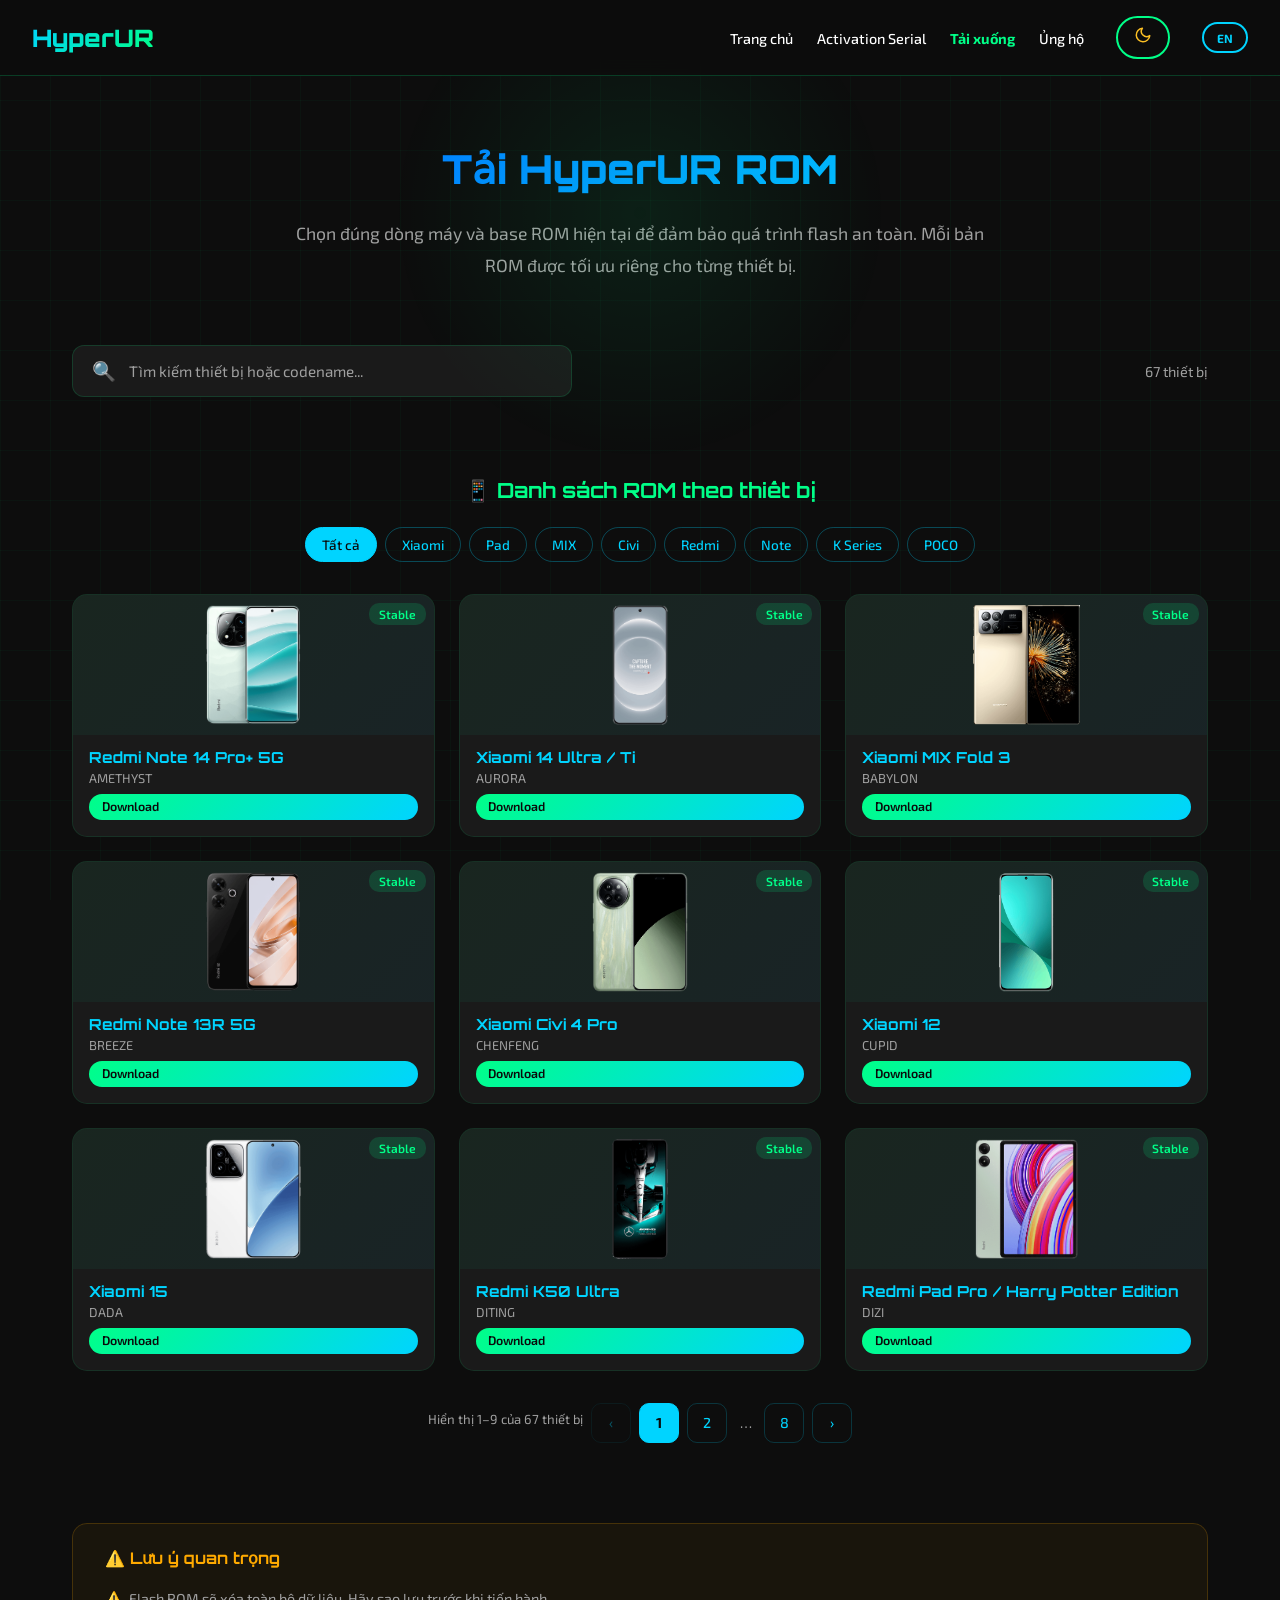
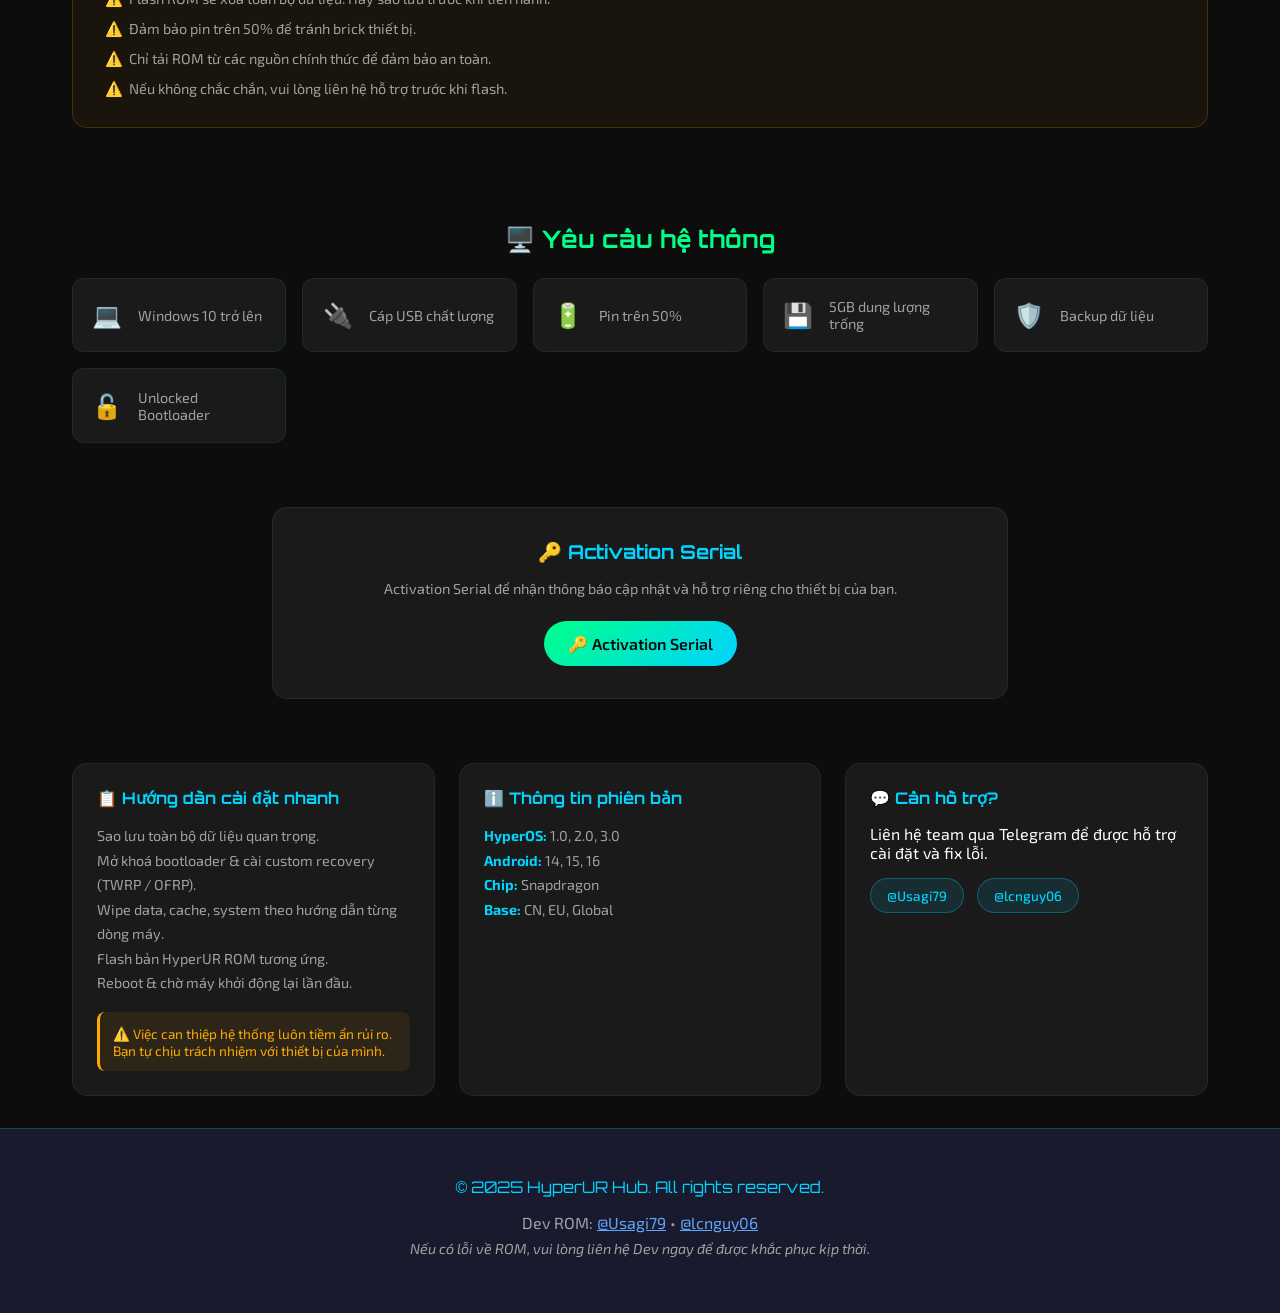
==== download.html @ f948f876 "lcnguyn06" ====
<!DOCTYPE html>
<html lang="vi">
<head>
    <meta charset="UTF-8">
    <meta name="viewport" content="width=device-width, initial-scale=1.0">
    <title>Tải xuống - HyperUR</title>
    <link rel="icon" href="img/logo.png" type="image/png">
    <link rel="preconnect" href="https://fonts.googleapis.com">
    <link rel="preconnect" href="https://fonts.gstatic.com" crossorigin>
    <link href="https://fonts.googleapis.com/css2?family=Exo+2:wght@400;500;700&family=Orbitron:wght@500;700;900&display=swap" rel="stylesheet">
    <link rel="stylesheet" href="style.css">
    <script src="translations.js"></script>
    <style>
        .download-page {
            padding-top: 80px;
            min-height: 100vh;
        }

        /* Downloads Hero */
        .downloads-hero {
            text-align: center;
            padding: 4rem 2rem;
            max-width: 900px;
            margin: 0 auto;
            position: relative;
        }

        .downloads-hero::after {
            content: '';
            position: absolute;
            top: 50%;
            left: 50%;
            transform: translate(-50%, -50%);
            width: 500px;
            height: 500px;
            background: radial-gradient(circle, rgba(0, 255, 136, 0.08) 0%, transparent 70%);
            pointer-events: none;
        }

        .downloads-hero h1 {
            font-family: 'Orbitron', sans-serif;
            font-size: 2.5rem;
            font-weight: 900;
            margin-bottom: 1.5rem;
            background: linear-gradient(135deg, var(--accent-blue), var(--accent-cyan));
            -webkit-background-clip: text;
            -webkit-text-fill-color: transparent;
            background-clip: text;
        }

        .downloads-hero-subtitle {
            font-size: 1.1rem;
            color: var(--text-secondary);
            line-height: 1.8;
            max-width: 700px;
            margin: 0 auto;
        }

        /* Tool Download Card */
        .tool-download-section {
            padding: 0 2rem 3rem;
            max-width: 1200px;
            margin: 0 auto;
        }

        .tool-download-card {
            background: var(--card-bg);
            padding: 1.5rem 2rem;
            border-radius: 15px;
            border: 1px solid rgba(0, 255, 136, 0.15);
            display: flex;
            align-items: center;
            justify-content: space-between;
            gap: 1.5rem;
            flex-wrap: wrap;
            transition: all 0.3s ease;
        }

        .tool-download-card:hover {
            border-color: var(--accent-green);
            box-shadow: var(--glow-green);
        }

        .tool-download-info {
            display: flex;
            align-items: center;
            gap: 1.5rem;
            flex: 1;
            min-width: 250px;
        }

        .tool-download-icon {
            font-size: 2.5rem;
            flex-shrink: 0;
        }

        .tool-download-info h3 {
            font-family: 'Orbitron', sans-serif;
            font-size: 1.1rem;
            color: var(--accent-cyan);
            margin-bottom: 0.3rem;
        }

        .tool-download-info p {
            color: var(--text-secondary);
            font-size: 0.9rem;
            line-height: 1.5;
        }

        .btn-tool-download {
            padding: 0.8rem 1.5rem;
            border-radius: 25px;
            text-decoration: none;
            font-weight: 600;
            transition: all 0.3s ease;
            display: inline-flex;
            align-items: center;
            gap: 0.5rem;
            background: linear-gradient(135deg, var(--accent-green), var(--accent-cyan));
            color: var(--primary);
            flex-shrink: 0;
        }

        .btn-tool-download:hover {
            transform: translateY(-2px);
            box-shadow: var(--glow-green);
        }

        /* Search & Filter Bar */
        .search-filter-section {
            padding: 0 2rem 3rem;
            max-width: 1200px;
            margin: 0 auto;
        }

        .search-filter-bar {
            display: flex;
            align-items: center;
            justify-content: space-between;
            gap: 1.5rem;
            flex-wrap: wrap;
        }

        .search-box {
            display: flex;
            align-items: center;
            background: var(--card-bg);
            border: 1px solid rgba(0, 255, 136, 0.15);
            border-radius: 12px;
            padding: 0.8rem 1.2rem;
            gap: 0.8rem;
            flex: 1;
            min-width: 280px;
            max-width: 500px;
            transition: all 0.3s ease;
        }

        .search-box:focus-within {
            border-color: var(--accent-green);
            box-shadow: var(--glow-green);
        }

        .search-icon {
            font-size: 1.2rem;
            flex-shrink: 0;
        }

        .search-input {
            background: transparent;
            border: none;
            outline: none;
            color: var(--text-primary);
            font-family: 'Exo 2', sans-serif;
            font-size: 0.95rem;
            width: 100%;
        }

        .search-input::placeholder {
            color: var(--text-secondary);
        }

        .filter-info {
            color: var(--text-secondary);
            font-size: 0.9rem;
        }

        /* Category Tabs */
        .slider-header {
            margin-bottom: 2rem;
        }

        .slider-header h2 {
            font-family: 'Orbitron', sans-serif;
            font-size: 1.3rem;
            color: var(--accent-green);
            margin-bottom: 1.5rem;
            text-align: center;
        }

        .category-tabs {
            display: flex;
            gap: 0.5rem;
            flex-wrap: wrap;
            justify-content: center;
        }

        .category-tab {
            padding: 0.5rem 1rem;
            border-radius: 20px;
            border: 1px solid rgba(0, 212, 255, 0.3);
            background: transparent;
            color: var(--accent-cyan);
            font-family: 'Exo 2', sans-serif;
            font-size: 0.85rem;
            font-weight: 500;
            cursor: pointer;
            transition: all 0.3s ease;
        }

        .category-tab:hover {
            border-color: var(--accent-cyan);
            background: rgba(0, 212, 255, 0.1);
        }

        .category-tab.active {
            background: var(--accent-cyan);
            color: var(--primary);
            border-color: var(--accent-cyan);
        }

        /* Device Slider */
        .device-slider-section {
            padding: 2rem;
            max-width: 1200px;
            margin: 0 auto;
        }

        .device-slider-wrapper {
            position: relative;
            display: flex;
            align-items: center;
            gap: 1rem;
        }

        .device-slider {
            display: grid;
            grid-template-columns: repeat(auto-fill, minmax(280px, 1fr));
            gap: 1.5rem;
            width: 100%;
        }

        .device-card {
            background: var(--card-bg);
            padding: 0;
            border-radius: 15px;
            border: 1px solid rgba(0, 255, 136, 0.1);
            transition: all 0.3s ease;
            cursor: pointer;
            overflow: hidden;
        }

        .device-card:hover {
            border-color: var(--accent-green);
            box-shadow: var(--glow-green);
            transform: translateY(-5px);
        }

        .device-card-image {
            width: 100%;
            height: 140px;
            display: flex;
            align-items: center;
            justify-content: center;
            background: linear-gradient(135deg, rgba(0, 255, 136, 0.05), rgba(0, 212, 255, 0.05));
            position: relative;
            overflow: hidden;
        }

        .device-card-image img {
            max-width: 100%;
            max-height: 120px;
            object-fit: contain;
        }

        .device-card-image .device-fallback-icon {
            font-size: 3.5rem;
            opacity: 0.6;
        }

        .device-card-body {
            padding: 1rem 1.2rem;
        }

        .device-card-header {
            display: flex;
            justify-content: space-between;
            align-items: flex-start;
            margin-bottom: 0.5rem;
            gap: 0.5rem;
        }

        .device-card h3 {
            font-family: 'Orbitron', sans-serif;
            font-size: 0.95rem;
            color: var(--accent-cyan);
        }

        .device-codename {
            font-size: 0.8rem;
            color: var(--text-secondary);
            margin-top: 0.2rem;
        }

        .device-badge {
            padding: 0.25rem 0.6rem;
            border-radius: 10px;
            font-size: 0.75rem;
            font-weight: 600;
            flex-shrink: 0;
        }

        .badge-new {
            background: rgba(0, 255, 136, 0.15);
            color: var(--accent-green);
        }

        .badge-update {
            background: rgba(0, 212, 255, 0.15);
            color: var(--accent-cyan);
        }

        .device-card-status {
            position: absolute;
            top: 0.5rem;
            right: 0.5rem;
        }

        .device-card p {
            color: var(--text-secondary);
            font-size: 0.85rem;
            line-height: 1.5;
            margin-bottom: 0.8rem;
        }

        .device-card-meta {
            display: flex;
            gap: 0.8rem;
            flex-wrap: wrap;
            font-size: 0.8rem;
            color: var(--text-secondary);
            margin-bottom: 0.8rem;
        }

        .device-card-meta span {
            display: flex;
            align-items: center;
            gap: 0.3rem;
        }

        /* ROM List per device */
        .rom-list {
            display: flex;
            flex-direction: column;
            gap: 0.5rem;
        }

        .rom-row {
            display: flex;
            align-items: center;
            justify-content: space-between;
            gap: 0.6rem;
            padding: 0.5rem 0.7rem;
            background: rgba(0, 255, 136, 0.03);
            border: 1px solid rgba(0, 255, 136, 0.08);
            border-radius: 8px;
            flex-wrap: wrap;
            transition: border-color 0.2s ease;
        }

        .rom-row:hover {
            border-color: rgba(0, 255, 136, 0.2);
        }

        .rom-info {
            display: flex;
            align-items: center;
            gap: 0.5rem;
            flex-wrap: wrap;
            flex: 1;
            min-width: 0;
        }

        .rom-version {
            font-size: 0.82rem;
            font-weight: 600;
            color: var(--accent-cyan);
        }

        .rom-base {
            font-size: 0.72rem;
            font-weight: 600;
            padding: 0.15rem 0.4rem;
            border-radius: 4px;
            background: rgba(0, 212, 255, 0.12);
            color: var(--accent-cyan);
        }

        .rom-android {
            font-size: 0.72rem;
            color: var(--text-secondary);
        }

        .rom-meta {
            display: flex;
            align-items: center;
            gap: 0.5rem;
            font-size: 0.72rem;
            color: var(--text-secondary);
            flex-shrink: 0;
        }

        .rom-meta span {
            display: flex;
            align-items: center;
            gap: 0.2rem;
        }

        .rom-btn {
            padding: 0.35rem 0.8rem !important;
            font-size: 0.78rem !important;
            flex-shrink: 0;
        }

        .rom-coming-soon {
            text-align: center;
            padding: 0.8rem;
            color: var(--text-secondary);
            font-size: 0.85rem;
            font-style: italic;
        }

        /* Adjust card body for ROM list */
        .device-card-body {
            padding: 0.8rem 1rem 1rem;
        }

        .device-card-body > p {
            display: none;
        }

        .device-card-btn {
            display: inline-flex;
            align-items: center;
            gap: 0.4rem;
            padding: 0.6rem 1.2rem;
            border-radius: 20px;
            text-decoration: none;
            font-size: 0.85rem;
            font-weight: 600;
            transition: all 0.3s ease;
            background: linear-gradient(135deg, var(--accent-green), var(--accent-cyan));
            color: var(--primary);
        }

        .device-card-btn:hover {
            transform: translateY(-2px);
            box-shadow: var(--glow-green);
        }

        .no-results {
            text-align: center;
            padding: 3rem;
            color: var(--text-secondary);
            font-size: 1.1rem;
        }

        /* Pagination */
        .pagination {
            display: flex;
            justify-content: center;
            align-items: center;
            gap: 0.5rem;
            padding: 2rem 0 1rem;
            flex-wrap: wrap;
        }

        .pagination-btn {
            display: inline-flex;
            align-items: center;
            justify-content: center;
            min-width: 40px;
            height: 40px;
            padding: 0 0.6rem;
            border-radius: 10px;
            border: 1px solid rgba(0, 212, 255, 0.2);
            background: transparent;
            color: var(--accent-cyan);
            font-family: 'Exo 2', sans-serif;
            font-size: 0.9rem;
            font-weight: 500;
            cursor: pointer;
            transition: all 0.25s ease;
            text-decoration: none;
        }

        .pagination-btn:hover {
            border-color: var(--accent-cyan);
            background: rgba(0, 212, 255, 0.1);
            transform: translateY(-1px);
        }

        .pagination-btn.active {
            background: var(--accent-cyan);
            color: var(--primary);
            border-color: var(--accent-cyan);
            font-weight: 700;
        }

        .pagination-btn.disabled {
            opacity: 0.35;
            cursor: not-allowed;
            pointer-events: none;
        }

        .pagination-ellipsis {
            color: var(--text-secondary);
            font-size: 0.9rem;
            padding: 0 0.3rem;
        }

        .pagination-info {
            text-align: center;
            color: var(--text-secondary);
            font-size: 0.82rem;
            padding-bottom: 0.5rem;
        }

        /* Info Cards Row */
        .info-cards-section {
            padding: 2rem;
            max-width: 1200px;
            margin: 0 auto;
        }

        .info-cards-row {
            display: grid;
            grid-template-columns: repeat(auto-fit, minmax(300px, 1fr));
            gap: 1.5rem;
        }

        .info-cards-row .card {
            background: var(--card-bg);
            padding: 1.5rem;
            border-radius: 15px;
            border: 1px solid rgba(0, 212, 255, 0.1);
            transition: all 0.3s ease;
        }

        .info-cards-row .card:hover {
            border-color: var(--accent-cyan);
            box-shadow: var(--glow-cyan);
        }

        .info-cards-row .card h3 {
            font-family: 'Orbitron', sans-serif;
            font-size: 1rem;
            color: var(--accent-cyan);
            margin-bottom: 1rem;
        }

        .guide-list {
            list-style: none;
            color: var(--text-secondary);
            font-size: 0.9rem;
            line-height: 1.7;
        }

        .guide-list li {
            padding-left: 0;
        }

        .guide-warning {
            margin-top: 1rem;
            padding: 0.8rem;
            background: rgba(255, 170, 0, 0.08);
            border-radius: 8px;
            border-left: 3px solid #ffaa00;
            font-size: 0.85rem;
            color: #ffaa00;
        }

        .info-list {
            list-style: none;
            color: var(--text-secondary);
            font-size: 0.9rem;
            line-height: 1.7;
        }

        .info-list strong {
            color: var(--accent-cyan);
        }

        .support-actions {
            display: flex;
            gap: 0.8rem;
            flex-wrap: wrap;
            margin-top: 1rem;
        }

        .btn-contact {
            padding: 0.5rem 1rem;
            border-radius: 20px;
            text-decoration: none;
            font-size: 0.85rem;
            font-weight: 500;
            background: rgba(0, 212, 255, 0.1);
            color: var(--accent-cyan);
            border: 1px solid rgba(0, 212, 255, 0.3);
            transition: all 0.3s ease;
        }

        .btn-contact:hover {
            background: var(--accent-cyan);
            color: var(--primary);
        }

        /* Modal */
        .modal-overlay {
            display: none;
            position: fixed;
            top: 0;
            left: 0;
            right: 0;
            bottom: 0;
            background: rgba(0, 0, 0, 0.7);
            z-index: 2000;
            justify-content: center;
            align-items: center;
            padding: 1rem;
        }

        .modal-overlay.active {
            display: flex;
        }

        .modal-content {
            background: var(--card-bg);
            border-radius: 15px;
            border: 1px solid rgba(0, 255, 136, 0.2);
            max-width: 500px;
            width: 100%;
            max-height: 90vh;
            overflow-y: auto;
        }

        .modal-header {
            display: flex;
            justify-content: space-between;
            align-items: center;
            padding: 1.5rem;
            border-bottom: 1px solid rgba(0, 255, 136, 0.1);
        }

        .modal-header h2 {
            font-family: 'Orbitron', sans-serif;
            font-size: 1.2rem;
            color: var(--accent-green);
        }

        .modal-close {
            background: transparent;
            border: none;
            color: var(--text-secondary);
            font-size: 1.5rem;
            cursor: pointer;
            transition: color 0.3s ease;
        }

        .modal-close:hover {
            color: var(--accent-green);
        }

        .modal-body {
            padding: 1.5rem;
        }

        .form-group {
            margin-bottom: 1.2rem;
        }

        .form-group label {
            display: block;
            margin-bottom: 0.5rem;
            font-weight: 500;
            color: var(--text-secondary);
            font-size: 0.9rem;
        }

        .form-input {
            width: 100%;
            padding: 0.8rem 1rem;
            border-radius: 10px;
            border: 1px solid rgba(0, 212, 255, 0.3);
            background: var(--background);
            color: var(--text-primary);
            font-family: 'Exo 2', sans-serif;
            font-size: 0.95rem;
            transition: all 0.3s ease;
            box-sizing: border-box;
        }

        .form-input:focus {
            outline: none;
            border-color: var(--accent-cyan);
            box-shadow: var(--glow-cyan);
        }

        .form-actions {
            display: flex;
            gap: 0.8rem;
            margin-top: 1.5rem;
        }

        .form-actions .btn {
            flex: 1;
            padding: 0.8rem;
            border-radius: 25px;
            font-weight: 600;
            font-family: 'Exo 2', sans-serif;
            font-size: 0.9rem;
            cursor: pointer;
            transition: all 0.3s ease;
            border: none;
            text-align: center;
            text-decoration: none;
            display: inline-block;
        }

        .form-actions .btn-primary {
            background: linear-gradient(135deg, var(--accent-green), var(--accent-cyan));
            color: var(--primary);
        }

        .form-actions .btn-outline {
            background: transparent;
            border: 2px solid var(--accent-cyan);
            color: var(--accent-cyan);
        }

        .form-actions .btn-outline:hover {
            background: var(--accent-cyan);
            color: var(--primary);
        }

        /* Warning Section */
        .warning-section {
            padding: 2rem;
            max-width: 1200px;
            margin: 0 auto;
        }

        .warning-card {
            background: rgba(255, 170, 0, 0.05);
            padding: 1.5rem 2rem;
            border-radius: 15px;
            border: 1px solid rgba(255, 170, 0, 0.2);
            margin-bottom: 2rem;
        }

        .warning-card h3 {
            font-family: 'Orbitron', sans-serif;
            color: #ffaa00;
            margin-bottom: 1rem;
            display: flex;
            align-items: center;
            gap: 0.5rem;
            font-size: 1rem;
        }

        .warning-card ul {
            list-style: none;
            color: var(--text-secondary);
        }

        .warning-card li {
            padding: 0.4rem 0;
            padding-left: 1.5rem;
            position: relative;
            font-size: 0.9rem;
        }

        .warning-card li::before {
            content: '⚠️';
            position: absolute;
            left: 0;
        }

        /* Requirements */
        .requirements-section {
            padding: 2rem;
            max-width: 1200px;
            margin: 0 auto;
        }

        .requirements-section h2 {
            font-family: 'Orbitron', sans-serif;
            font-size: 1.5rem;
            color: var(--accent-green);
            margin-bottom: 1.5rem;
            text-align: center;
        }

        .requirements-grid {
            display: grid;
            grid-template-columns: repeat(auto-fit, minmax(200px, 1fr));
            gap: 1rem;
        }

        .requirement-item {
            background: var(--card-bg);
            padding: 1.2rem;
            border-radius: 12px;
            border: 1px solid rgba(0, 212, 255, 0.1);
            display: flex;
            align-items: center;
            gap: 1rem;
            transition: all 0.3s ease;
        }

        .requirement-item:hover {
            border-color: var(--accent-cyan);
            box-shadow: var(--glow-cyan);
        }

        .requirement-icon {
            font-size: 1.5rem;
            flex-shrink: 0;
        }

        .requirement-item p {
            color: var(--text-secondary);
            font-size: 0.9rem;
        }

        /* Serial Section */
        .serial-section {
            padding: 2rem;
            max-width: 800px;
            margin: 0 auto;
            text-align: center;
        }

        .serial-card {
            background: var(--card-bg);
            padding: 2rem;
            border-radius: 15px;
            border: 1px solid rgba(0, 255, 136, 0.1);
        }

        .serial-card h3 {
            font-family: 'Orbitron', sans-serif;
            font-size: 1.2rem;
            color: var(--accent-cyan);
            margin-bottom: 1rem;
        }

        .serial-card p {
            color: var(--text-secondary);
            font-size: 0.9rem;
            margin-bottom: 1.5rem;
        }

        .btn-serial {
            display: inline-flex;
            align-items: center;
            gap: 0.5rem;
            padding: 0.8rem 1.5rem;
            border-radius: 25px;
            text-decoration: none;
            font-weight: 600;
            background: linear-gradient(135deg, var(--accent-green), var(--accent-cyan));
            color: var(--primary);
            transition: all 0.3s ease;
        }

        .btn-serial:hover {
            transform: translateY(-2px);
            box-shadow: var(--glow-green);
        }

        @media (max-width: 768px) {
            .downloads-hero h1 {
                font-size: 1.8rem;
            }

            .tool-download-card {
                flex-direction: column;
                align-items: flex-start;
            }

            .tool-download-info {
                flex-direction: column;
                gap: 1rem;
            }

            .search-filter-bar {
                flex-direction: column;
                align-items: stretch;
            }

            .search-box {
                max-width: 100%;
            }

            .category-tabs {
                gap: 0.4rem;
            }

            .category-tab {
                padding: 0.4rem 0.8rem;
                font-size: 0.8rem;
            }

            .device-slider {
                grid-template-columns: 1fr;
            }

            .info-cards-row {
                grid-template-columns: 1fr;
            }

            .requirements-grid {
                grid-template-columns: 1fr 1fr;
            }
        }
    </style>
</head>
<body>
    <header>
        <div class="logo"><a href="index.html" style="text-decoration:none;color:inherit;">HyperUR</a></div>
        <nav>
            <ul class="nav-links">
                <li><a href="index.html" data-i18n="nav.home">Trang chủ</a></li>
                <li><a href="serial.html" data-i18n="nav.register">Activation Serial</a></li>
                <li><a href="download.html" class="active" data-i18n="nav.download">Tải xuống</a></li>
                <li><a href="support.html" data-i18n="nav.support">Ủng hộ</a></li>
            </ul>
            <button class="theme-toggle" id="themeToggle"></button>
            <button class="lang-toggle" id="langToggle">EN</button>
            <div class="hamburger" id="hamburger">
                <span></span>
                <span></span>
                <span></span>
            </div>
        </nav>
    </header>

    <div class="download-page">
        <!-- Downloads Hero -->
        <section class="downloads-hero">
            <h1 data-i18n="download.hero.title">Tải HyperUR ROM</h1>
            <p class="downloads-hero-subtitle" data-i18n-html="download.hero.subtitle">
                Chọn đúng dòng máy và base ROM hiện tại để đảm bảo quá trình flash an toàn.<br>
                Mỗi bản ROM được tối ưu riêng cho từng thiết bị.
            </p>
        </section>

        <!-- Search & Filter -->
        <section class="search-filter-section">
            <div class="search-filter-bar">
                <div class="search-box">
                    <span class="search-icon">🔍</span>
                    <input
                        type="text"
                        id="device-search"
                        class="search-input"
                        data-i18n-placeholder="download.search.placeholder"
                        placeholder="Tìm kiếm thiết bị hoặc codename..."
                    />
                </div>
                <div class="filter-info">
                    <span id="device-count">0 <span data-i18n="download.devices">thiết bị</span></span>
                </div>
            </div>
        </section>

        <!-- Device Slider Section -->
        <section class="device-slider-section">
            <div class="slider-header">
                <h2 data-i18n="download.slider.title">📱 Danh sách ROM theo thiết bị</h2>
                <div class="category-tabs" id="category-tabs">
                    <button class="category-tab active" data-category="all" data-i18n="download.tab.all">Tất cả</button>
                    <button class="category-tab" data-category="xiaomi" data-i18n="download.tab.xiaomi">Xiaomi</button>
                    <button class="category-tab" data-category="pad" data-i18n="download.tab.pad">Pad</button>
                    <button class="category-tab" data-category="mix" data-i18n="download.tab.mix">MIX</button>
                    <button class="category-tab" data-category="civi" data-i18n="download.tab.civi">Civi</button>
                    <button class="category-tab" data-category="redmi" data-i18n="download.tab.redmi">Redmi</button>
                    <button class="category-tab" data-category="redmi-note" data-i18n="download.tab.note">Note</button>
                    <button class="category-tab" data-category="redmi-k" data-i18n="download.tab.kseries">K Series</button>
                    <button class="category-tab" data-category="poco" data-i18n="download.tab.poco">POCO</button>
                </div>
            </div>

            <div class="device-slider" id="device-slider">
                <!-- Device cards rendered by JS -->
            </div>

            <div id="no-results" class="no-results" style="display: none;">
                <p data-i18n="download.noResults">😕 Không tìm thấy thiết bị nào phù hợp.</p>
            </div>

            <!-- Pagination -->
            <div class="pagination" id="pagination"></div>
        </section>

        <!-- Warning Card -->
        <section class="warning-section">
            <div class="warning-card">
                <h3 data-i18n="download.warning.title">⚠️ Lưu ý quan trọng</h3>
                <ul>
                    <li data-i18n="download.warning.1">Flash ROM sẽ xóa toàn bộ dữ liệu. Hãy sao lưu trước khi tiến hành.</li>
                    <li data-i18n="download.warning.2">Đảm bảo pin trên 50% để tránh brick thiết bị.</li>
                    <li data-i18n="download.warning.3">Chỉ tải ROM từ các nguồn chính thức để đảm bảo an toàn.</li>
                    <li data-i18n="download.warning.4">Nếu không chắc chắn, vui lòng liên hệ hỗ trợ trước khi flash.</li>
                </ul>
            </div>
        </section>

        <!-- Requirements -->
        <section class="requirements-section">
            <h2 data-i18n="download.requirements.title">🖥️ Yêu cầu hệ thống</h2>
            <div class="requirements-grid">
                <div class="requirement-item">
                    <span class="requirement-icon">💻</span>
                    <p data-i18n="download.requirements.win">Windows 10 trở lên</p>
                </div>
                <div class="requirement-item">
                    <span class="requirement-icon">🔌</span>
                    <p data-i18n="download.requirements.usb">Cáp USB chất lượng</p>
                </div>
                <div class="requirement-item">
                    <span class="requirement-icon">🔋</span>
                    <p data-i18n="download.requirements.battery">Pin trên 50%</p>
                </div>
                <div class="requirement-item">
                    <span class="requirement-icon">💾</span>
                    <p data-i18n="download.requirements.storage">5GB dung lượng trống</p>
                </div>
                <div class="requirement-item">
                    <span class="requirement-icon">🛡️</span>
                    <p data-i18n="download.requirements.backup">Backup dữ liệu</p>
                </div>
                <div class="requirement-item">
                    <span class="requirement-icon">🔓</span>
                    <p data-i18n="download.requirements.bl">Unlocked Bootloader</p>
                </div>
            </div>
        </section>

        <!-- Serial Section -->
        <section class="serial-section">
            <div class="serial-card">
                <h3 data-i18n="download.serial.title">🔑 Activation Serial</h3>
                <p data-i18n="download.serial.desc">Activation Serial để nhận thông báo cập nhật và hỗ trợ riêng cho thiết bị của bạn.</p>
                <a href="serial.html" class="btn-serial" data-i18n="download.serial.btn">🔑 Activation Serial</a>
            </div>
        </section>

        <!-- Info Cards Row -->
        <section class="info-cards-section">
            <div class="info-cards-row">
                <div class="card">
                    <h3 data-i18n="download.guide.title">📋 Hướng dẫn cài đặt nhanh</h3>
                    <ol class="guide-list">
                        <li data-i18n="download.guide.1">Sao lưu toàn bộ dữ liệu quan trọng.</li>
                        <li data-i18n="download.guide.2">Mở khoá bootloader & cài custom recovery (TWRP / OFRP).</li>
                        <li data-i18n="download.guide.3">Wipe data, cache, system theo hướng dẫn từng dòng máy.</li>
                        <li data-i18n="download.guide.4">Flash bản HyperUR ROM tương ứng.</li>
                        <li data-i18n="download.guide.5">Reboot & chờ máy khởi động lại lần đầu.</li>
                    </ol>
                    <p class="guide-warning" data-i18n="download.guide.warning">
                        ⚠️ Việc can thiệp hệ thống luôn tiềm ẩn rủi ro. Bạn tự chịu trách nhiệm với thiết bị của mình.
                    </p>
                </div>

                <div class="card">
                    <h3 data-i18n="download.version.title">ℹ️ Thông tin phiên bản</h3>
                    <ul class="info-list">
                        <li><strong data-i18n="download.version.hyperos">HyperOS:</strong> 1.0, 2.0, 3.0</li>
                        <li><strong data-i18n="download.version.android">Android:</strong> 14, 15, 16</li>
                        <li><strong data-i18n="download.version.chip">Chip:</strong> Snapdragon</li>
                        <li><strong data-i18n="download.version.base">Base:</strong> CN, EU, Global</li>
                    </ul>
                </div>

                <div class="card">
                    <h3 data-i18n="download.support.title">💬 Cần hỗ trợ?</h3>
                    <p data-i18n="download.support.desc">Liên hệ team qua Telegram để được hỗ trợ cài đặt và fix lỗi.</p>
                    <div class="support-actions">
                        <a class="btn-contact" href="https://t.me/Usagi79" target="_blank" rel="noopener noreferrer">
                            @Usagi79
                        </a>
                        <a class="btn-contact" href="https://t.me/lcnguy06" target="_blank" rel="noopener noreferrer">
                            @lcnguy06
                        </a>
                    </div>
                </div>
            </div>
        </section>
    </div>

    <!-- Modal Serial -->
    <div class="modal-overlay" id="modal-serial">
        <div class="modal-content">
            <div class="modal-header">
                <h2 data-i18n="download.modal.title">Activation Serial</h2>
                <button class="modal-close" id="modal-close">&times;</button>
            </div>
            <div class="modal-body">
                <form id="serial-form">
                    <div class="form-group">
                        <label for="serial-input" data-i18n="download.modal.serial.label">Nhập serial key:</label>
                        <input
                            type="text"
                            id="serial-input"
                            class="form-input"
                            data-i18n-placeholder="download.modal.serial.placeholder"
                            placeholder="VD: 1a2b3c4d"
                            required
                        />
                    </div>
                    <div class="form-group">
                        <label for="email-input" data-i18n="download.modal.email.label">Email của bạn:</label>
                        <input
                            type="email"
                            id="email-input"
                            class="form-input"
                            data-i18n-placeholder="download.modal.email.placeholder"
                            placeholder="email@example.com"
                            required
                        />
                    </div>
                    <div class="form-group">
                        <label for="device-input" data-i18n="download.modal.device.label">Thiết bị:</label>
                        <input
                            type="text"
                            id="device-input"
                            class="form-input"
                            data-i18n-placeholder="download.modal.device.placeholder"
                            placeholder="VD: Redmi k60 pro - socrates"
                            required
                        />
                    </div>
                    <div class="form-actions">
                        <button type="submit" class="btn btn-primary" data-i18n="download.modal.submit">Đăng ký</button>
                        <button type="button" class="btn btn-outline" id="modal-cancel" data-i18n="download.modal.cancel">Hủy</button>
                    </div>
                </form>
            </div>
        </div>
    </div>

    <footer>
        <p class="dev-info" data-i18n="footer.copyright">© 2025 HyperUR Hub. All rights reserved.</p>
        <p>Dev ROM: <a href="https://t.me/Usagi79" target="_blank" style="color:#60a5fa;">@Usagi79</a> • <a href="https://t.me/lcnguy06" target="_blank" style="color:#60a5fa;">@lcnguy06</a></p>
        <p class="contact-msg" data-i18n="footer.contact">Nếu có lỗi về ROM, vui lòng liên hệ Dev ngay để được khắc phục kịp thời.</p>
    </footer>

    <script>
    (function() {
      // ========================================
      // Device list - Snapdragon only (MTK excluded)
      // ========================================
      const devices = [
        // Xiaomi 11 Series
        { name: 'Xiaomi 11', codeName: 'VENUS' },
        { name: 'Xiaomi 11 Pro', codeName: 'STAR' },
        { name: 'Xiaomi 11 Ultra', codeName: 'STAR' },
        { name: 'Xiaomi 11T Pro', codeName: 'VILI' },
        { name: 'Xiaomi 11 Lite 5G NE', codeName: 'LISA' },

        // Xiaomi 12 Series
        { name: 'Xiaomi 12', codeName: 'CUPID' },
        { name: 'Xiaomi 12 Pro', codeName: 'ZEUS' },
        { name: 'Xiaomi 12 Lite', codeName: 'TAOYAO' },
        { name: 'Xiaomi 12S', codeName: 'MAYFLY' },
        { name: 'Xiaomi 12S Pro', codeName: 'UNICORN' },
        { name: 'Xiaomi 12S Ultra', codeName: 'THOR' },

        // Xiaomi 13 Series
        { name: 'Xiaomi 13', codeName: 'FUXI' },
        { name: 'Xiaomi 13 Pro', codeName: 'NUWA' },
        { name: 'Xiaomi 13 Ultra', codeName: 'ISHTAR' },

        // Xiaomi 14 Series
        { name: 'Xiaomi 14', codeName: 'HOUJI' },
        { name: 'Xiaomi 14 Pro / Ti / Titanium Satellite Edition', codeName: 'SHENNONG' },
        { name: 'Xiaomi 14 Ultra / Ti', codeName: 'AURORA' },

        // Xiaomi 15 Series
        { name: 'Xiaomi 15', codeName: 'DADA' },
        { name: 'Xiaomi 15 Pro', codeName: 'HAOTIAN' },
        { name: 'Xiaomi 15 Ultra', codeName: 'XUANYUAN' },

        // Xiaomi 17 Series
        { name: 'Xiaomi 17', codeName: 'PUDDING' },
        { name: 'Xiaomi 17 Pro', codeName: 'PANDORA' },
        { name: 'Xiaomi 17 Pro Max', codeName: 'POPSICLE' },
        { name: 'Xiaomi 17 Ultra', codeName: 'NEZHA' },

        // Xiaomi Pad Series
        { name: 'Xiaomi Pad 6', codeName: 'PIPA' },
        { name: 'Xiaomi Pad 6 Pro', codeName: 'LIUQIN' },
        { name: 'Xiaomi Pad 6 Max 14', codeName: 'YUDI' },
        { name: 'Xiaomi Pad 6S Pro 12.4', codeName: 'SHENG' },
        { name: 'Xiaomi Pad 7', codeName: 'UKE' },
        { name: 'Xiaomi Pad 7 Pro', codeName: 'MUYU' },
        { name: 'Xiaomi Pad 8', codeName: 'YUPEI' },
        { name: 'Xiaomi Pad 8 Pro', codeName: 'PIANO' },

        // Xiaomi MIX Series
        { name: 'Xiaomi MIX 4', codeName: 'ODIN' },
        { name: 'Xiaomi MIX Fold 2', codeName: 'ZIZHAN' },
        { name: 'Xiaomi MIX Fold 3', codeName: 'BABYLON' },
        { name: 'Xiaomi MIX Fold 4', codeName: 'GOKU' },

        // Xiaomi Civi Series
        { name: 'Xiaomi Civi 2', codeName: 'ZIYI' },
        { name: 'Xiaomi Civi 4 Pro', codeName: 'CHENFENG' },

        // Redmi Series
        { name: 'Redmi 12 / 12R 5G / Redmi Note 12R', codeName: 'SKY' },
        { name: 'Redmi 14R 5G', codeName: 'FLAME' },

        // Redmi Note 12 Series
        { name: 'Redmi Note 12 5G / Note 12R Pro', codeName: 'SUNSTONE' },
        { name: 'Redmi Note 12 Pro Speed Edition', codeName: 'REDWOOD' },
        { name: 'Redmi Note 12 Turbo', codeName: 'MARBLE' },
        { name: 'Redmi Note 12 4G', codeName: 'TAPAS' },
        { name: 'Redmi Note 12 4G NFC', codeName: 'TOPAZ' },
        { name: 'Redmi Note 12 Pro 4G', codeName: 'SWEET_K6A' },

        // Redmi Note 13 Series
        { name: 'Redmi Note 13R 5G', codeName: 'BREEZE' },
        { name: 'Redmi Note 13 Pro', codeName: 'GARNET' },
        { name: 'Redmi Note 13 Global / NFC', codeName: 'SAPPHIRE' },

        // Redmi Note 14 Series
        { name: 'Redmi Note 14 Pro+ 5G', codeName: 'AMETHYST' },

        // Redmi Turbo Series
        { name: 'Redmi Turbo 3', codeName: 'PERIDOT' },
        { name: 'Redmi Turbo 4 Pro', codeName: 'ONYX' },

        // Redmi K50 Series
        { name: 'Redmi K50 Gaming Edition', codeName: 'INGRES' },
        { name: 'Redmi K50 Ultra', codeName: 'DITING' },

        // Redmi K60 Series
        { name: 'Redmi K60', codeName: 'MONDRIAN' },
        { name: 'Redmi K60 Pro', codeName: 'SOCRATES' },

        // Redmi K70 Series
        { name: 'Redmi K70', codeName: 'VERMEER' },
        { name: 'Redmi K70 Pro', codeName: 'MANET' },

        // Redmi K80 Series
        { name: 'Redmi K80', codeName: 'ZORN' },
        { name: 'Redmi K80 Pro', codeName: 'MIRO' },

        // Redmi Pad Series
        { name: 'Redmi Pad SE', codeName: 'XUN' },
        { name: 'Redmi Pad Pro / Harry Potter Edition', codeName: 'DIZI' },
        { name: 'Redmi Pad Pro 5G', codeName: 'RUAN' },

        // POCO Series
        { name: 'POCO X5 5G', codeName: 'MOONSTONE' },
        { name: 'Redmi K90 Pro Max / POCO F8 Ultra', codeName: 'MYRON' },
        { name: 'Redmi K40S / POCO F4', codeName: 'MUNCH' },
        { name: 'Redmi K40 Pro / K40 Pro+ / POCO F3 Pro / Mi 11i', codeName: 'HAYDN' }
      ];

      // ========================================
      // ROM Data – multiple ROMs per device
      // ========================================
      const deviceROMs = {
        'AMETHYST':   [{ link:'https://drive.google.com/drive/folders/1yqOC1ILx5pa7qeUpoIu2ZdC2tYYib8T4?usp=drive_link' }],
        'AURORA':     [{ link:'https://drive.google.com/drive/folders/16UIK88mMVYMp4nEVnQIm_Qlsia9mripS?usp=drive_link' }],
        'BABYLON':    [{ link:'https://drive.google.com/drive/folders/1Wu4QpULDuBDTm-OLAri1BgERTY7frbvP?usp=drive_link' }],
        // BERYL (MTK) - removed
        'BREEZE':     [{ link:'https://drive.google.com/drive/folders/1SKtkAzx8iyUaqiClCkUcACH_UIBOdMS8?usp=drive_link' }],
        'CHENFENG':   [{ link:'https://drive.google.com/drive/folders/1jLkD8tFdYArysgu5XBgHL3XQLlXTVn_H?usp=drive_link' }],
        'CUPID':      [{ link:'https://drive.google.com/drive/folders/1l2-Jf99FBWLwHXJ-xhRYea72SvutAe3i?usp=drive_link' }],
        'DADA':       [{ link:'https://drive.google.com/drive/folders/1NpPT0UEEc_ilX5tYLdUunE_EWfWhuGYW?usp=drive_link' }],
        'DITING':     [{ link:'https://drive.google.com/drive/folders/1MNF-6nPivMi3KtNYMG3OhY97QdmGQla6?usp=drive_link' }],
        'DIZI':       [{ link:'https://drive.google.com/drive/folders/1buSE5bNeIDvdKAbaSuX5c3JL6abMnqu7?usp=drive_link' }],
        'FLAME':      [{ link:'https://drive.google.com/drive/folders/1QN00gmoCsSJRoI0DiZTm48f_k3DyDrfb?usp=drive_link' }],
        'FUXI':       [{ link:'https://drive.google.com/drive/folders/1mvAPQKSv8xLzf2OzTjwmkQn1y-Q-aQLV?usp=drive_link' }],
        'GOKU':       [{ link:'https://drive.google.com/drive/folders/1N0doYOq73-nkqBTdxK2_tTG_L4VRsfYQ?usp=drive_link' }],
        'GARNET':     [{ link:'https://drive.google.com/drive/folders/17Vgoz3hfCtk3Qe_Cxr0ZiEvpBbxnABxw?usp=drive_link' }],
        'HAOTIAN':    [{ link:'https://drive.google.com/drive/folders/1-SnLEfsCvaltk8sQlydr7aHexrlHuHXs?usp=drive_link' }],
        'HOUJI':      [{ link:'https://drive.google.com/drive/folders/1JEu8FdZtSUuSe4LZ6Dj3PaOr_dz_aHq-?usp=drive_link' }],
        'INGRES':     [{ link:'https://drive.google.com/drive/folders/1tQtJoLsnTGEK0fsVie7KS1ytEkIOjQPR?usp=drive_link' }],
        'ISHTAR':     [{ link:'https://drive.google.com/drive/folders/1bemdKSPVH8qA1W3qMYnQ7ouvVI9CB6LY?usp=drive_link' }],
        'LISA':       [{ link:'https://drive.google.com/drive/folders/1MY7Q3syZE5ZsKJtxtD7jID5hzRiGE-QK?usp=drive_link' }],
        'LIUQIN':     [{ link:'https://drive.google.com/drive/folders/1VjnBR0gQkM-poTrCUQHN-JXkg3MMqZ69?usp=drive_link' }],
        'MANET':      [{ link:'https://drive.google.com/drive/folders/1rSwOpFBHQlIlaUfSarSJgzJ6_f3ct4VT?usp=drive_link' }],
        'MARBLE':     [{ link:'https://drive.google.com/drive/folders/1Cww1Pg4JegRxEsIPqgAxiMAqaOm_fULk?usp=drive_link' }],
        'MAYFLY':     [{ link:'https://drive.google.com/drive/folders/15GZ__lFFNqSSxKthRB1vYIXi8zzyETaQ?usp=drive_link' }],
        'MIRO':       [{ link:'https://drive.google.com/drive/folders/1ThZxuuZc3DWyHu4SF1kJUPizuceuVZtK?usp=drive_link' }],
        'MYRON':      [{ link:'https://drive.google.com/drive/folders/1bjHGh6I_vioEPizdQj76thcY4XbABl8j?usp=drive_link' }],
        'MONDRIAN':   [{ link:'https://drive.google.com/drive/folders/1SevuGWmho7oaBx4S2AQrMtELZEdxwxsT?usp=drive_link' }],
        'MOONSTONE':  [{ link:'https://drive.google.com/drive/folders/1YbL-bivM2rDAG3ueDo77yvGGM1fcHjWs?usp=drive_link' }],
        'MUYU':       [{ link:'https://drive.google.com/drive/folders/16IwD5yyx77zK1ZM5D8p7HNad0LE1wqmN?usp=drive_link' }],
        'NEZHA':      [{ link:'https://drive.google.com/drive/folders/1ZssfphlWZNsbYnjrcioyYfxVtB8wG011?usp=drive_link' }],
        'PIANO':      [{ link:'https://drive.google.com/drive/folders/1vjoTlyZTt7b7uLyk6eEn65FEpkc7PyvQ?usp=drive_link' }],
        'YUPEI':      [{ link:'https://drive.google.com/drive/folders/1g3GIhudWef82xw6NeR7drTEAKT6iPLfA?usp=drive_link' }],
        'NUWA':       [{ link:'https://drive.google.com/drive/folders/1M_SHtq8Wn-kicutQzKWQbeoszu6JQu05?usp=drive_link' }],
        'ODIN':       [{ link:'https://drive.google.com/drive/folders/17mdwxKhpDZ0oM0JTriKsJlLyglWq_faw?usp=drive_link' }],
        'ONYX':       [{ link:'https://drive.google.com/drive/folders/1fnUtLfNKja9zAsF8345YxfUtyOWTW_Fm?usp=drive_link' }],
        'PANDORA':    [{ link:'https://drive.google.com/drive/folders/19wZGaXCVWLW_Z_dsYQ6H7GfFdW3-VLfT?usp=drive_link' }],
        'PERIDOT':    [{ link:'https://drive.google.com/drive/folders/1XgXnosPU2zqxMkaTZWzgYP8ztm6Y0B-W?usp=drive_link' }],
        'PIPA':       [{ link:'https://drive.google.com/drive/folders/1OPpWxuJUWtR4hoy5R8R1Y75r16Y2EZ77?usp=drive_link' }],
        'POPSICLE':   [{ link:'https://drive.google.com/drive/folders/1QmGQ_a7ZKiRjwT7liU--C_AS1vWeecW9?usp=drive_link' }],
        'PUDDING':    [{ link:'https://drive.google.com/drive/folders/1Ks9vx9EAASVa60_cAc2z_VDEqeEptH4j?usp=drive_link' }],
        'REDWOOD':    [{ link:'https://drive.google.com/drive/folders/1QYH46WV2WmzT4KvQzcqdCAlJTWa-LRPg?usp=drive_link' }],
        'RUAN':       [{ link:'https://drive.google.com/drive/folders/1ozyHyD1rby0Mo_V2IXJR_G5TH0G2C3pC?usp=drive_link' }],
        'SAPPHIRE':   [{ link:'https://drive.google.com/drive/folders/1bphjmWgbj-KNyX1Wcyxj8uqMOkovvlV7?usp=drive_link' }],
        'SHENG':      [{ link:'https://drive.google.com/drive/folders/1paJsBity2HG1TaJSwWzLqcSGBImtB6Qs?usp=drive_link' }],
        'SHENNONG':   [{ link:'https://drive.google.com/drive/folders/1Ck_JRSeQIct5-t2IaggXhcpznZcKLrGi?usp=drive_link' }],
        'SKY':        [{ link:'https://drive.google.com/drive/folders/1dlGgTqiPuqiVX3Ufm38RIKEbZHMl9L0f?usp=drive_link' }],
        'SOCRATES':   [{ link:'https://drive.google.com/drive/folders/1T61L0cIFg3jHy7oCkO-Vy9wLg4Oh6tQL?usp=drive_link' }],
        'STAR':       [{ link:'https://drive.google.com/drive/folders/1m_o6U12dAmyjmuEwLtgsQfX7HSKFjw53?usp=drive_link' }],
        'SUNSTONE':   [{ link:'https://drive.google.com/drive/folders/1FghvvarDhZxWpMbEt9WY7UvfDO-ambAt?usp=drive_link' }],
        'SWEET_K6A':  [{ link:'https://drive.google.com/drive/folders/1C-1f-xC8wAdG7TfSfXgYvNYZg27YHPZg?usp=drive_link' }],
        'TAPAS':      [{ link:'https://drive.google.com/drive/folders/1rsbOJtbi4-syLW4_ZutQoYndzVjuTCRi?usp=drive_link' }],
        'TAOYAO':     [{ link:'https://drive.google.com/drive/folders/1pM8U8_hF9uIGzYzSdn3_3uL_Yh9X5jTp?usp=drive_link' }],
        'THOR':       [{ link:'https://drive.google.com/drive/folders/1GG1VAXpaqW6ozq3T5z5TFOJqYSFWgpiI?usp=drive_link' }],
        'TOPAZ':      [{ link:'https://drive.google.com/drive/folders/1YYswiyzfqyaTYo3h5BrSPX0865x6bmRR?usp=drive_link' }],
        'UKE':        [{ link:'https://drive.google.com/drive/folders/1qXQwhvkMCImTS-hylWsosYXrG9pFPq8-?usp=drive_link' }],
        'UNICORN':    [{ link:'https://drive.google.com/drive/folders/1uUMlDn8adrXWc4Nm9tLxgctdWszr8VLj?usp=drive_link' }],
        'VENUS':      [{ link:'https://drive.google.com/drive/folders/1dg-BH1o-7L1NXpoYZ7iqQ2gihsuILJjH?usp=drive_link' }],
        'VILI':       [{ link:'https://drive.google.com/drive/folders/1Y4GYvxAA8BgZAEv4Gu7-OcuwQsJPPXdo?usp=drive_link' }],
        'VERMEER':    [{ link:'https://drive.google.com/drive/folders/1fMw0L-osRaujlQ-uZSSNVHBAS5OGL1r_?usp=drive_link' }],
        'XUN':        [{ link:'https://drive.google.com/drive/folders/1POycmBPru4UacYkE6szXFNu6Z18sHpOo?usp=drive_link' }],
        'XUANYUAN':   [{ link:'https://drive.google.com/drive/folders/19tU4e4ORBvg79L1KMbbNw1QkSCWh9u8W?usp=drive_link' }],
        'YUDI':       [{ link:'https://drive.google.com/drive/folders/17ExI6Nb0kgps5bMz4rZjJlyAat64YPKw?usp=drive_link' }],
        'ZEUS':       [{ link:'https://drive.google.com/drive/folders/1bObSkeDW2zdsrpdQMR0GdF4TBs3mpx0D?usp=drive_link' }],
        'ZIYI':       [{ link:'https://drive.google.com/drive/folders/1SiocK3rfmk5SR6ImHYZdfZ2asexiIfRr?usp=drive_link' }],
        'ZIZHAN':     [{ link:'https://drive.google.com/drive/folders/1SEdJzrvfLTHaKENqmxMvVHXUvxW0Zmxf?usp=drive_link' }],
        'ZORN':       [{ link:'https://drive.google.com/drive/folders/1pPdOcen7lgaB2G93St1CC8B7t_4ApYpw?usp=drive_link' }],
        'THYME':      [{ link:'https://drive.google.com/drive/folders/1EFGepaixFLH5TZb2qjFnUWhra81u-if_?usp=drive_link' }],
        'MUNCH':      [{ link:'https://drive.google.com/drive/folders/19JiZioUrVyqCsl3BWv1E0VOFelicYUKb?usp=drive_link' }],
        'HAYDN':      [{ link:'https://drive.google.com/drive/folders/1iy6bfaWoPbHK9hyIDTgSs9E51n1ryd4x?usp=drive_link' }]
      };

      // ========================================
      // Device ROM page logic
      // ========================================
      let allDevices = [];
      let currentCategory = 'all';

      function getDeviceCategory(device) {
        const name = device.name.toLowerCase();
        if (name.includes('poco')) return 'poco';
        if (name.includes('pad')) return 'pad';
        if (name.includes('mix')) return 'mix';
        if (name.includes('civi')) return 'civi';
        if (name.includes('redmi note')) return 'redmi-note';
        if (name.includes('redmi k') || name.includes('redmi turbo') || name.includes('redmi 14t') || name.includes('redmi 13t')) return 'redmi-k';
        if (name.includes('redmi')) return 'redmi';
        if (name.includes('xiaomi')) return 'xiaomi';
        return 'other';
      }

      function filterDevicesByCategory(category) {
        if (category === 'all') return allDevices;
        return allDevices.filter(device => getDeviceCategory(device) === category);
      }

      // Pagination state
      const PER_PAGE = 9;
      let currentPage = 1;
      let currentFilteredDevices = [];

      function buildCardHTML(device) {
        const roms = deviceROMs[device.codeName] || [];
        const hasROMs = roms.length > 0;

        let badgeClass = 'badge-update', badgeText = 'Dev';
        if (hasROMs) {
          badgeClass = 'badge-new';
          badgeText = roms.length > 1 ? 'Stable x' + roms.length : 'Stable';
        }

        let fallbackIcon = '📱';
        const name = device.name.toLowerCase();
        if (name.includes('pad')) fallbackIcon = '📲';
        else if (name.includes('ultra') || name.includes('pro max')) fallbackIcon = '⚡';
        else if (name.includes('pro')) fallbackIcon = '🔥';
        else if (name.includes('gaming')) fallbackIcon = '🎮';
        else if (name.includes('fold') || name.includes('flip')) fallbackIcon = '📱';
        else if (name.includes('lite')) fallbackIcon = '✨';

        const imagePath = 'images/' + device.codeName.toLowerCase() + '.png';

        const romListHTML = hasROMs
          ? roms.map(rom => '<a href="' + rom.link + '" target="_blank" rel="noopener noreferrer" class="device-card-btn rom-btn">' + (window._t ? window._t['download.btn.download'] : 'Download') + '</a>').join('')
          : '<div class="rom-coming-soon">' + (window._t ? window._t['download.rom.comingSoon'] : '🔜 ROM đang được phát triển') + '</div>';

        return '<div class="device-card"><div class="device-card-image"><img src="' + imagePath + '" alt="' + device.name + '" onerror="this.style.display=\'none\'; this.nextElementSibling.style.display=\'flex\';" loading="lazy"><span class="device-fallback-icon" style="display:none;">' + fallbackIcon + '</span><div class="device-card-status"><span class="device-badge ' + badgeClass + '">' + badgeText + '</span></div></div><div class="device-card-body"><div class="device-card-header"><div><h3>' + device.name + '</h3><span class="device-codename">' + device.codeName + '</span></div></div><div class="rom-list">' + romListHTML + '</div></div></div>';
      }

      function renderPagination() {
        const paginationEl = document.getElementById('pagination');
        if (!paginationEl) return;

        const totalPages = Math.ceil(currentFilteredDevices.length / PER_PAGE);

        if (totalPages <= 1) {
          paginationEl.innerHTML = '';
          return;
        }

        const start = (currentPage - 1) * PER_PAGE + 1;
        const end = Math.min(currentPage * PER_PAGE, currentFilteredDevices.length);
        const t = window._t || {};
        const showingLabel = t['download.pagination.showing'] || 'Hiển thị';
        const ofLabel = t['download.pagination.of'] || 'của';
        const deviceLabel = currentFilteredDevices.length > 1 ? (t['download.devices'] || 'thiết bị') : (t['download.device'] || 'thiết bị');
        const infoText = showingLabel + ' ' + start + '–' + end + ' ' + ofLabel + ' ' + currentFilteredDevices.length + ' ' + deviceLabel;

        let buttons = '';

        // Prev button
        buttons += '<button class="pagination-btn' + (currentPage === 1 ? ' disabled' : '') + '" data-page="' + (currentPage - 1) + '">‹</button>';

        // Page numbers with ellipsis
        if (totalPages <= 7) {
          for (let i = 1; i <= totalPages; i++) {
            buttons += '<button class="pagination-btn' + (i === currentPage ? ' active' : '') + '" data-page="' + i + '">' + i + '</button>';
          }
        } else {
          // Always show page 1
          buttons += '<button class="pagination-btn' + (1 === currentPage ? ' active' : '') + '" data-page="1">1</button>';

          if (currentPage > 3) {
            buttons += '<span class="pagination-ellipsis">…</span>';
          }

          // Middle pages
          const startPage = Math.max(2, currentPage - 1);
          const endPage = Math.min(totalPages - 1, currentPage + 1);
          for (let i = startPage; i <= endPage; i++) {
            buttons += '<button class="pagination-btn' + (i === currentPage ? ' active' : '') + '" data-page="' + i + '">' + i + '</button>';
          }

          if (currentPage < totalPages - 2) {
            buttons += '<span class="pagination-ellipsis">…</span>';
          }

          // Always show last page
          if (totalPages > 1) {
            buttons += '<button class="pagination-btn' + (totalPages === currentPage ? ' active' : '') + '" data-page="' + totalPages + '">' + totalPages + '</button>';
          }
        }

        // Next button
        buttons += '<button class="pagination-btn' + (currentPage === totalPages ? ' disabled' : '') + '" data-page="' + (currentPage + 1) + '">›</button>';

        paginationEl.innerHTML = '<div class="pagination-info">' + infoText + '</div>' + buttons;

        // Add click handlers
        paginationEl.querySelectorAll('.pagination-btn').forEach(btn => {
          btn.addEventListener('click', () => {
            const page = parseInt(btn.dataset.page, 10);
            if (isNaN(page) || page < 1 || page > totalPages || btn.classList.contains('disabled')) return;
            goToPage(page);
          });
        });
      }

      function goToPage(page) {
        currentPage = page;
        const slider = document.getElementById('device-slider');
        if (!slider) return;

        const start = (page - 1) * PER_PAGE;
        const pageDevices = currentFilteredDevices.slice(start, start + PER_PAGE);
        slider.innerHTML = pageDevices.map(buildCardHTML).join('');
        renderPagination();
        window.scrollTo({ top: slider.offsetTop - 100, behavior: 'smooth' });
      }

      function renderDeviceSlider(filteredDevices) {
        const slider = document.getElementById('device-slider');
        const deviceCountEl = document.getElementById('device-count');
        const noResultsEl = document.getElementById('no-results');
        if (!slider) return;

        currentFilteredDevices = filteredDevices || allDevices;
        currentPage = 1;

        if (deviceCountEl) {
          const t = window._t || {};
          const deviceLabel = currentFilteredDevices.length > 1 ? (t['download.devices'] || 'thiết bị') : (t['download.device'] || 'thiết bị');
          deviceCountEl.innerHTML = currentFilteredDevices.length + ' <span data-i18n="' + (currentFilteredDevices.length > 1 ? 'download.devices' : 'download.device') + '">' + deviceLabel + '</span>';
        }
        if (noResultsEl) noResultsEl.style.display = currentFilteredDevices.length === 0 ? 'block' : 'none';
        if (currentFilteredDevices.length === 0) {
          slider.innerHTML = '';
          renderPagination();
          return;
        }

        // Render first page
        const firstPageDevices = currentFilteredDevices.slice(0, PER_PAGE);
        slider.innerHTML = firstPageDevices.map(buildCardHTML).join('');
        renderPagination();
      }

      function initCategoryTabs() {
        document.querySelectorAll('.category-tab').forEach(tab => {
          tab.addEventListener('click', () => {
            document.querySelectorAll('.category-tab').forEach(t => t.classList.remove('active'));
            tab.classList.add('active');
            currentCategory = tab.dataset.category;
            const filtered = filterDevicesByCategory(currentCategory);
            const searchInput = document.getElementById('device-search');
            if (searchInput && searchInput.value.trim()) {
              const query = searchInput.value.toLowerCase().trim();
              renderDeviceSlider(filtered.filter(device => device.name.toLowerCase().includes(query) || device.codeName.toLowerCase().includes(query)));
            } else {
              renderDeviceSlider(filtered);
            }
          });
        });
      }

      function initSearch() {
        const searchInput = document.getElementById('device-search');
        if (!searchInput) return;
        searchInput.addEventListener('input', e => {
          const query = e.target.value.toLowerCase().trim();
          let filtered = filterDevicesByCategory(currentCategory);
          if (query) filtered = filtered.filter(device => device.name.toLowerCase().includes(query) || device.codeName.toLowerCase().includes(query));
          renderDeviceSlider(filtered);
        });
      }

      function initDownloadPage() {
        if (typeof devices === 'undefined' || !devices || devices.length === 0) {
          setTimeout(initDownloadPage, 200);
          return;
        }
        allDevices = [...devices].sort((a, b) => a.codeName.localeCompare(b.codeName));
        renderDeviceSlider();
        initCategoryTabs();
        initSearch();
      }

      if (document.readyState === 'loading') {
        document.addEventListener('DOMContentLoaded', () => setTimeout(initDownloadPage, 50));
      } else {
        setTimeout(initDownloadPage, 50);
      }
    })();
    </script>
    <script src="script.js"></script>
</body>
</html>
---- style.css ----
:root {
    --primary: #0a0a0a;
    --secondary: #1a1a2e;
    --accent-green: #00ff88;
    --accent-cyan: #00d4ff;
    --accent-blue: #0066ff;
    --accent-lime: #aaff00;
    --text-primary: #ffffff;
    --text-secondary: #a0a0a0;
    --background: #0d0d0d;
    --card-bg: #1a1a1a;
    --glow-green: 0 0 20px rgba(0, 255, 136, 0.3);
    --glow-cyan: 0 0 20px rgba(0, 212, 255, 0.3);
}

.light-mode {
    --background: #f5f5f5;
    --card-bg: #ffffff;
    --text-primary: #0a0a0a;
    --text-secondary: #555555;
    --primary: #ffffff;
    --secondary: #e8e8e8;
    --glow-green: 0 0 15px rgba(0, 200, 100, 0.2);
    --glow-cyan: 0 0 15px rgba(0, 150, 220, 0.2);
}

* {
    margin: 0;
    padding: 0;
    box-sizing: border-box;
}

html {
    scroll-behavior: smooth;
}

body {
    font-family: 'Exo 2', sans-serif;
    background-color: var(--background);
    color: var(--text-primary);
    transition: background-color 0.3s ease, color 0.3s ease;
    overflow-x: hidden;
    width: 100%;
    max-width: 100vw;
}

/* Background Pattern */
body::before {
    content: '';
    position: fixed;
    top: 0;
    left: 0;
    width: 100%;
    height: 100%;
    background-image:
        linear-gradient(rgba(0, 255, 136, 0.03) 1px, transparent 1px),
        linear-gradient(90deg, rgba(0, 255, 136, 0.03) 1px, transparent 1px);
    background-size: 50px 50px;
    pointer-events: none;
    z-index: -1;
}

/* Header */
header {
    position: fixed;
    top: 0;
    left: 0;
    right: 0;
    background: rgba(13, 13, 13, 0.9);
    backdrop-filter: blur(10px);
    padding: 1rem 2rem;
    z-index: 1000;
    display: flex;
    justify-content: space-between;
    align-items: center;
    border-bottom: 1px solid rgba(0, 255, 136, 0.2);
    width: 100%;
    max-width: 100vw;
    box-sizing: border-box;
}

.light-mode header {
    background: rgba(245, 245, 245, 0.9);
}

.logo {
    font-family: 'Orbitron', sans-serif;
    font-size: 1.5rem;
    font-weight: 900;
    background: linear-gradient(135deg, var(--accent-cyan), var(--accent-green));
    -webkit-background-clip: text;
    -webkit-text-fill-color: transparent;
    background-clip: text;
}

nav {
    display: flex;
    align-items: center;
    gap: 2rem;
    max-width: 100%;
    box-sizing: border-box;
}

.nav-links {
    display: flex;
    list-style: none;
    gap: 1.5rem;
    flex-wrap: nowrap;
}

.nav-links a {
    color: var(--text-primary);
    text-decoration: none;
    font-weight: 500;
    transition: color 0.3s ease;
    font-size: 0.9rem;
}

.nav-links a:hover {
    color: var(--accent-green);
}

.nav-links a.active {
    color: var(--accent-green);
    font-weight: 700;
}

.theme-toggle {
    background: transparent;
    border: 2px solid var(--accent-green);
    color: var(--accent-green);
    padding: 0.5rem 1rem;
    border-radius: 25px;
    cursor: pointer;
    font-size: 1.2rem;
    transition: all 0.3s ease;
}

.theme-toggle:hover {
    background: var(--accent-green);
    color: var(--primary);
    box-shadow: var(--glow-green);
}

.lang-toggle {
    background: transparent;
    border: 2px solid var(--accent-cyan);
    color: var(--accent-cyan);
    padding: 0.4rem 0.8rem;
    border-radius: 20px;
    cursor: pointer;
    font-size: 0.75rem;
    font-weight: 700;
    font-family: 'Exo 2', sans-serif;
    transition: all 0.3s ease;
    min-width: 44px;
}

.lang-toggle:hover {
    background: var(--accent-cyan);
    color: var(--primary);
    box-shadow: var(--glow-cyan);
}

.hamburger {
    display: none;
    flex-direction: column;
    gap: 5px;
    cursor: pointer;
    padding: 5px;
}

.hamburger span {
    width: 25px;
    height: 2px;
    background: var(--text-primary);
    transition: all 0.3s ease;
    transform-origin: center;
}

.hamburger.active span:nth-child(1) {
    transform: rotate(45deg) translate(5px, 5px);
}

.hamburger.active span:nth-child(2) {
    opacity: 0;
}

.hamburger.active span:nth-child(3) {
    transform: rotate(-45deg) translate(5px, -5px);
}

/* Hero Section */
.hero {
    min-height: 70vh;
    display: flex;
    flex-direction: column;
    justify-content: center;
    align-items: center;
    text-align: center;
    padding: 7rem 2rem 2rem;
    position: relative;
}

.hero::after {
    content: '';
    position: absolute;
    top: 50%;
    left: 50%;
    transform: translate(-50%, -50%);
    width: 600px;
    height: 600px;
    background: radial-gradient(circle, rgba(0, 255, 136, 0.1) 0%, transparent 70%);
    pointer-events: none;
}

.hero h1 {
    font-family: 'Orbitron', sans-serif;
    font-size: 4rem;
    font-weight: 900;
    margin-bottom: 1rem;
    position: relative;
}

.hero h1 .hyper {
    background: linear-gradient(135deg, var(--accent-blue), var(--accent-cyan));
    -webkit-background-clip: text;
    -webkit-text-fill-color: transparent;
    background-clip: text;
}

.hero h1 .mods {
    background: linear-gradient(135deg, var(--accent-green), var(--accent-lime));
    -webkit-background-clip: text;
    -webkit-text-fill-color: transparent;
    background-clip: text;
}

.hero .subtitle {
    font-size: 1.3rem;
    color: var(--text-secondary);
    margin-bottom: 2rem;
    max-width: 600px;
}

.hero-buttons {
    display: flex;
    gap: 1rem;
    flex-wrap: wrap;
    justify-content: center;
}

.btn {
    padding: 1rem 2rem;
    border-radius: 30px;
    text-decoration: none;
    font-weight: 700;
    transition: all 0.3s ease;
    display: inline-block;
}

.btn-primary {
    background: linear-gradient(135deg, var(--accent-green), var(--accent-cyan));
    color: var(--primary);
    border: none;
}

.btn-primary:hover {
    transform: translateY(-3px);
    box-shadow: var(--glow-green);
}

.btn-secondary {
    background: transparent;
    border: 2px solid var(--accent-cyan);
    color: var(--accent-cyan);
}

.btn-secondary:hover {
    background: var(--accent-cyan);
    color: var(--primary);
    box-shadow: var(--glow-cyan);
}

.btn-tertiary {
    background: transparent;
    border: 2px solid var(--accent-blue);
    color: var(--accent-blue);
}

.btn-tertiary:hover {
    background: var(--accent-blue);
    color: white;
    box-shadow: 0 0 20px rgba(0, 102, 255, 0.4);
}

/* Features Section */
.features {
    padding: 4rem 2rem;
    max-width: 1200px;
    margin: 0 auto;
}

.section-title {
    font-family: 'Orbitron', sans-serif;
    font-size: 2rem;
    text-align: center;
    margin-bottom: 3rem;
    color: var(--accent-green);
}

.features-grid {
    display: grid;
    grid-template-columns: repeat(auto-fit, minmax(280px, 1fr));
    gap: 2rem;
}

.feature-card {
    background: var(--card-bg);
    padding: 2rem;
    border-radius: 20px;
    border: 1px solid rgba(0, 255, 136, 0.1);
    transition: all 0.3s ease;
    cursor: pointer;
}

.feature-card:hover {
    transform: translateY(-10px);
    border-color: var(--accent-green);
    box-shadow: var(--glow-green);
}

.feature-icon {
    font-size: 3rem;
    margin-bottom: 1rem;
    overflow: hidden;
    display: inline-block;
    min-width: 3.5rem;
    min-height: 3.5rem;
    line-height: 1;
    text-align: center;
}

@media (max-width: 768px) {
    .feature-icon {
        font-size: 2.2rem;
        min-width: 2.8rem;
        min-height: 2.8rem;
    }
}

.feature-card h3 {
    font-family: 'Orbitron', sans-serif;
    font-size: 1.2rem;
    margin-bottom: 1rem;
    color: var(--accent-cyan);
}

.feature-card p {
    color: var(--text-secondary);
    line-height: 1.6;
}

/* Slider Section */
.slider-section {
    padding: 4rem 2rem;
    background: var(--secondary);
}

.slider-container {
    max-width: 800px;
    margin: 0 auto;
    position: relative;
    overflow: hidden;
    touch-action: pan-x;
}

.slider {
    display: flex;
    transition: transform 0.5s cubic-bezier(0.25, 0.46, 0.45, 0.94);
    touch-action: pan-y;
    user-select: none;
    -webkit-user-select: none;
    overflow: hidden;
}

.slide {
    min-width: 100%;
    padding: 3rem;
    text-align: center;
    background: var(--card-bg);
    border-radius: 20px;
    border: 1px solid rgba(0, 212, 255, 0.2);
    flex-shrink: 0;
}

.slide-num {
    font-family: 'Orbitron', sans-serif;
    font-size: 4rem;
    font-weight: 900;
    background: linear-gradient(135deg, var(--accent-cyan), var(--accent-green));
    -webkit-background-clip: text;
    -webkit-text-fill-color: transparent;
    background-clip: text;
    opacity: 0.3;
}

.slider-controls {
    display: flex;
    justify-content: center;
    align-items: center;
    gap: 1rem;
    margin-top: 2rem;
}

.slider-btn {
    background: transparent;
    border: 2px solid var(--accent-cyan);
    color: var(--accent-cyan);
    width: 50px;
    height: 50px;
    border-radius: 50%;
    font-size: 1.5rem;
    cursor: pointer;
    transition: all 0.3s ease;
}

.slider-btn:hover {
    background: var(--accent-cyan);
    color: var(--primary);
    box-shadow: var(--glow-cyan);
}

.slider-dots {
    display: flex;
    gap: 0.5rem;
}

.dot {
    width: 12px;
    height: 12px;
    border-radius: 50%;
    background: var(--text-secondary);
    cursor: pointer;
    transition: all 0.3s ease;
}

.dot.active {
    background: var(--accent-green);
    box-shadow: var(--glow-green);
}

/* Info Cards Section */
.info-section {
    padding: 4rem 2rem;
    max-width: 1200px;
    margin: 0 auto;
}

.info-grid {
    display: grid;
    grid-template-columns: repeat(auto-fit, minmax(300px, 1fr));
    gap: 2rem;
}

.info-card {
    background: var(--card-bg);
    padding: 2rem;
    border-radius: 20px;
    border: 1px solid rgba(0, 255, 136, 0.1);
    transition: all 0.3s ease;
    text-align: center;
}

.info-card:hover {
    transform: translateY(-5px);
    border-color: var(--accent-cyan);
    box-shadow: var(--glow-cyan);
}

.info-card-icon {
    font-size: 3rem;
    margin-bottom: 1rem;
    overflow: hidden;
    display: inline-block;
    min-width: 3.5rem;
    min-height: 3.5rem;
    line-height: 1;
    text-align: center;
}

@media (max-width: 768px) {
    .info-card-icon {
        font-size: 2.2rem;
        min-width: 2.8rem;
        min-height: 2.8rem;
    }
}

.info-card h3 {
    font-family: 'Orbitron', sans-serif;
    font-size: 1.3rem;
    margin-bottom: 1rem;
    color: var(--accent-green);
}

.info-card p {
    color: var(--text-secondary);
    line-height: 1.6;
}

/* Footer */
footer {
    background: var(--secondary);
    padding: 3rem 2rem;
    text-align: center;
    border-top: 1px solid rgba(0, 255, 136, 0.2);
}

footer p {
    color: var(--text-secondary);
    margin-bottom: 0.5rem;
}

footer .dev-info {
    font-family: 'Orbitron', sans-serif;
    color: var(--accent-cyan);
    margin-bottom: 1rem;
}

footer .contact-msg {
    font-style: italic;
    color: var(--text-secondary);
    font-size: 0.9rem;
}

/* Mobile Responsive */
@media (max-width: 768px) {
    html, body {
        overflow-x: hidden !important;
        max-width: 100vw;
    }

    .hamburger {
        display: flex;
        flex-shrink: 0;
        z-index: 1001;
    }

    .nav-links {
        position: fixed;
        top: 70px;
        left: 0;
        right: 0;
        background: var(--card-bg);
        flex-direction: column;
        padding: 2rem;
        gap: 1rem;
        transform: translateY(-150%);
        transition: transform 0.3s ease;
        border-bottom: 1px solid var(--accent-green);
        z-index: 999;
        overflow-x: hidden;
        width: 100%;
        max-width: 100vw;
        box-sizing: border-box;
        touch-action: pan-y;
    }

    .nav-links.active {
        transform: translateY(0);
    }

    .nav-links.active::before {
        content: '';
        position: fixed;
        top: 0;
        left: 0;
        right: 0;
        bottom: 0;
        background: rgba(0, 0, 0, 0.5);
        z-index: -1;
    }

    .nav-links a {
        width: 100%;
        text-align: center;
        padding: 0.75rem 0;
        font-size: 1rem;
    }

    .theme-toggle {
        flex-shrink: 0;
        z-index: 1001;
    }

    .lang-toggle {
        flex-shrink: 0;
        z-index: 1001;
    }

    .hero h1 {
        font-size: 2.5rem;
    }

    .hero .subtitle {
        font-size: 1rem;
    }

    .hero-buttons {
        flex-direction: column;
        width: 100%;
    }

    .btn {
        width: 100%;
        text-align: center;
    }

    .slider-container {
        max-width: 100%;
        padding: 0;
        overflow: hidden;
    }

    .slider {
        cursor: grab;
    }

    .slider-controls {
        margin-top: 1.5rem;
        gap: 0.5rem;
    }

    .slider-btn {
        width: 40px;
        height: 40px;
        font-size: 1rem;
    }

    .slide {
        padding: 1.5rem;
    }

    .slide-num {
        font-size: 2.5rem;
    }

    .intro-content {
        padding: 2rem 1rem;
    }

    .commitment-grid,
    .feature-detail-grid,
    .credits-grid,
    .cta-grid {
        grid-template-columns: 1fr;
    }

    .apps-grid {
        grid-template-columns: repeat(2, 1fr);
    }
}

/* Intro Section */
.intro-section {
    padding: 2rem 2rem;
    background: var(--background);
}

.intro-content {
    max-width: 1200px;
    margin: 0 auto;
}

.intro-desc {
    font-size: 1.1rem;
    color: var(--text-secondary);
    text-align: center;
    margin-bottom: 3rem;
    line-height: 1.8;
}

/* Commitments */
.commitments {
    margin-bottom: 4rem;
}

.commitments h3 {
    font-family: 'Orbitron', sans-serif;
    font-size: 1.5rem;
    color: var(--accent-green);
    margin-bottom: 2rem;
    text-align: center;
}

.commitment-grid {
    display: grid;
    grid-template-columns: repeat(auto-fit, minmax(250px, 1fr));
    gap: 1.5rem;
}

.commitment-item {
    display: flex;
    gap: 1rem;
    background: var(--card-bg);
    padding: 1.5rem;
    border-radius: 15px;
    border: 1px solid rgba(0, 255, 136, 0.1);
    transition: all 0.3s ease;
}

.commitment-item:hover {
    border-color: var(--accent-green);
    box-shadow: var(--glow-green);
}

.commitment-icon {
    font-size: 2rem;
    flex-shrink: 0;
    overflow: hidden;
    min-width: 2.5rem;
    text-align: center;
}

@media (max-width: 768px) {
    .commitment-icon {
        font-size: 1.6rem;
        min-width: 2rem;
    }
}

.commitment-item h4 {
    font-family: 'Orbitron', sans-serif;
    font-size: 1rem;
    color: var(--accent-cyan);
    margin-bottom: 0.5rem;
}

.commitment-item p {
    color: var(--text-secondary);
    font-size: 0.9rem;
    line-height: 1.5;
}

/* Feature Detail */
.features-detail {
    margin-bottom: 4rem;
}

.features-detail h3 {
    font-family: 'Orbitron', sans-serif;
    font-size: 1.5rem;
    color: var(--accent-green);
    margin-bottom: 2rem;
    text-align: center;
}

.feature-detail-grid {
    display: grid;
    grid-template-columns: repeat(auto-fit, minmax(300px, 1fr));
    gap: 1.5rem;
}

.feature-detail-card {
    background: var(--card-bg);
    padding: 1.5rem;
    border-radius: 15px;
    border: 1px solid rgba(0, 212, 255, 0.1);
    transition: all 0.3s ease;
}

.feature-detail-card:hover {
    border-color: var(--accent-cyan);
    box-shadow: var(--glow-cyan);
}

.feature-detail-icon {
    font-size: 2rem;
    margin-bottom: 1rem;
    overflow: hidden;
    display: inline-block;
    min-width: 2.5rem;
    min-height: 2.5rem;
    line-height: 1;
    text-align: center;
}

@media (max-width: 768px) {
    .feature-detail-icon {
        font-size: 1.6rem;
        min-width: 2rem;
        min-height: 2rem;
    }
}

.feature-detail-card h4 {
    font-family: 'Orbitron', sans-serif;
    font-size: 1.1rem;
    color: var(--accent-cyan);
    margin-bottom: 0.8rem;
}

.feature-detail-card p {
    color: var(--text-secondary);
    font-size: 0.9rem;
    line-height: 1.6;
}

/* Apps Section */
.apps-section {
    margin-bottom: 4rem;
}

.apps-section h3 {
    font-family: 'Orbitron', sans-serif;
    font-size: 1.5rem;
    color: var(--accent-green);
    margin-bottom: 2rem;
    text-align: center;
}

.apps-grid {
    display: grid;
    grid-template-columns: repeat(auto-fit, minmax(150px, 1fr));
    gap: 1rem;
}

.app-tag {
    background: var(--card-bg);
    padding: 0.8rem 1.2rem;
    border-radius: 10px;
    text-align: center;
    font-size: 0.9rem;
    color: var(--text-secondary);
    border: 1px solid rgba(0, 255, 136, 0.1);
    transition: all 0.3s ease;
}

.app-tag:hover {
    border-color: var(--accent-green);
    color: var(--accent-green);
}

/* Credits Section */
.credits-section {
    margin-bottom: 4rem;
}

.credits-section h3 {
    font-family: 'Orbitron', sans-serif;
    font-size: 1.5rem;
    color: var(--accent-green);
    margin-bottom: 2rem;
    text-align: center;
}

.credits-grid {
    display: grid;
    grid-template-columns: repeat(auto-fit, minmax(200px, 1fr));
    gap: 1.5rem;
}

.credit-item {
    background: var(--card-bg);
    padding: 1.5rem;
    border-radius: 15px;
    text-align: center;
    border: 1px solid rgba(0, 212, 255, 0.1);
    transition: all 0.3s ease;
}

.credit-item:hover {
    border-color: var(--accent-cyan);
    box-shadow: var(--glow-cyan);
}

.credit-icon {
    font-size: 2rem;
    display: block;
    margin-bottom: 0.8rem;
    overflow: hidden;
    min-width: 2.5rem;
    text-align: center;
}

@media (max-width: 768px) {
    .credit-icon {
        font-size: 1.6rem;
        min-width: 2rem;
    }
}

.credit-item strong {
    display: block;
    color: var(--accent-cyan);
    margin-bottom: 0.5rem;
    font-size: 0.95rem;
}

.credit-item p {
    color: var(--text-secondary);
    font-size: 0.85rem;
}

/* Support Section */
.support-section {
    margin-bottom: 4rem;
    text-align: center;
}

.support-section h3 {
    font-family: 'Orbitron', sans-serif;
    font-size: 1.5rem;
    color: var(--accent-green);
    margin-bottom: 2rem;
}

.support-info {
    display: inline-block;
    background: var(--card-bg);
    padding: 2rem;
    border-radius: 15px;
    border: 1px solid rgba(0, 255, 136, 0.1);
}

.support-item {
    margin-bottom: 1rem;
}

.support-item:last-child {
    margin-bottom: 0;
}

.support-item strong {
    color: var(--accent-cyan);
    margin-right: 0.5rem;
}

.support-item span {
    color: var(--text-secondary);
}

/* CTA Section */
.cta-section {
    text-align: center;
}

.cta-section h3 {
    font-family: 'Orbitron', sans-serif;
    font-size: 1.5rem;
    color: var(--accent-green);
    margin-bottom: 2rem;
}

.cta-grid {
    display: grid;
    grid-template-columns: repeat(auto-fit, minmax(250px, 1fr));
    gap: 1.5rem;
    margin-bottom: 2rem;
}

.cta-item {
    background: var(--card-bg);
    padding: 1.5rem;
    border-radius: 15px;
    border: 1px solid rgba(0, 255, 136, 0.1);
    transition: all 0.3s ease;
}

.cta-item:hover {
    border-color: var(--accent-green);
    box-shadow: var(--glow-green);
}

.cta-icon {
    font-size: 2rem;
    display: block;
    margin-bottom: 0.8rem;
    overflow: hidden;
    min-width: 2.5rem;
    text-align: center;
}

.cta-item p {
    color: var(--text-secondary);
    font-size: 0.95rem;
}

.cta-tagline {
    font-family: 'Orbitron', sans-serif;
    font-size: 1.2rem;
    color: var(--accent-cyan);
    margin-top: 2rem;
}

/* Core Features */
.core-features {
    padding: 4rem 2rem;
    max-width: 1200px;
    margin: 0 auto;
}
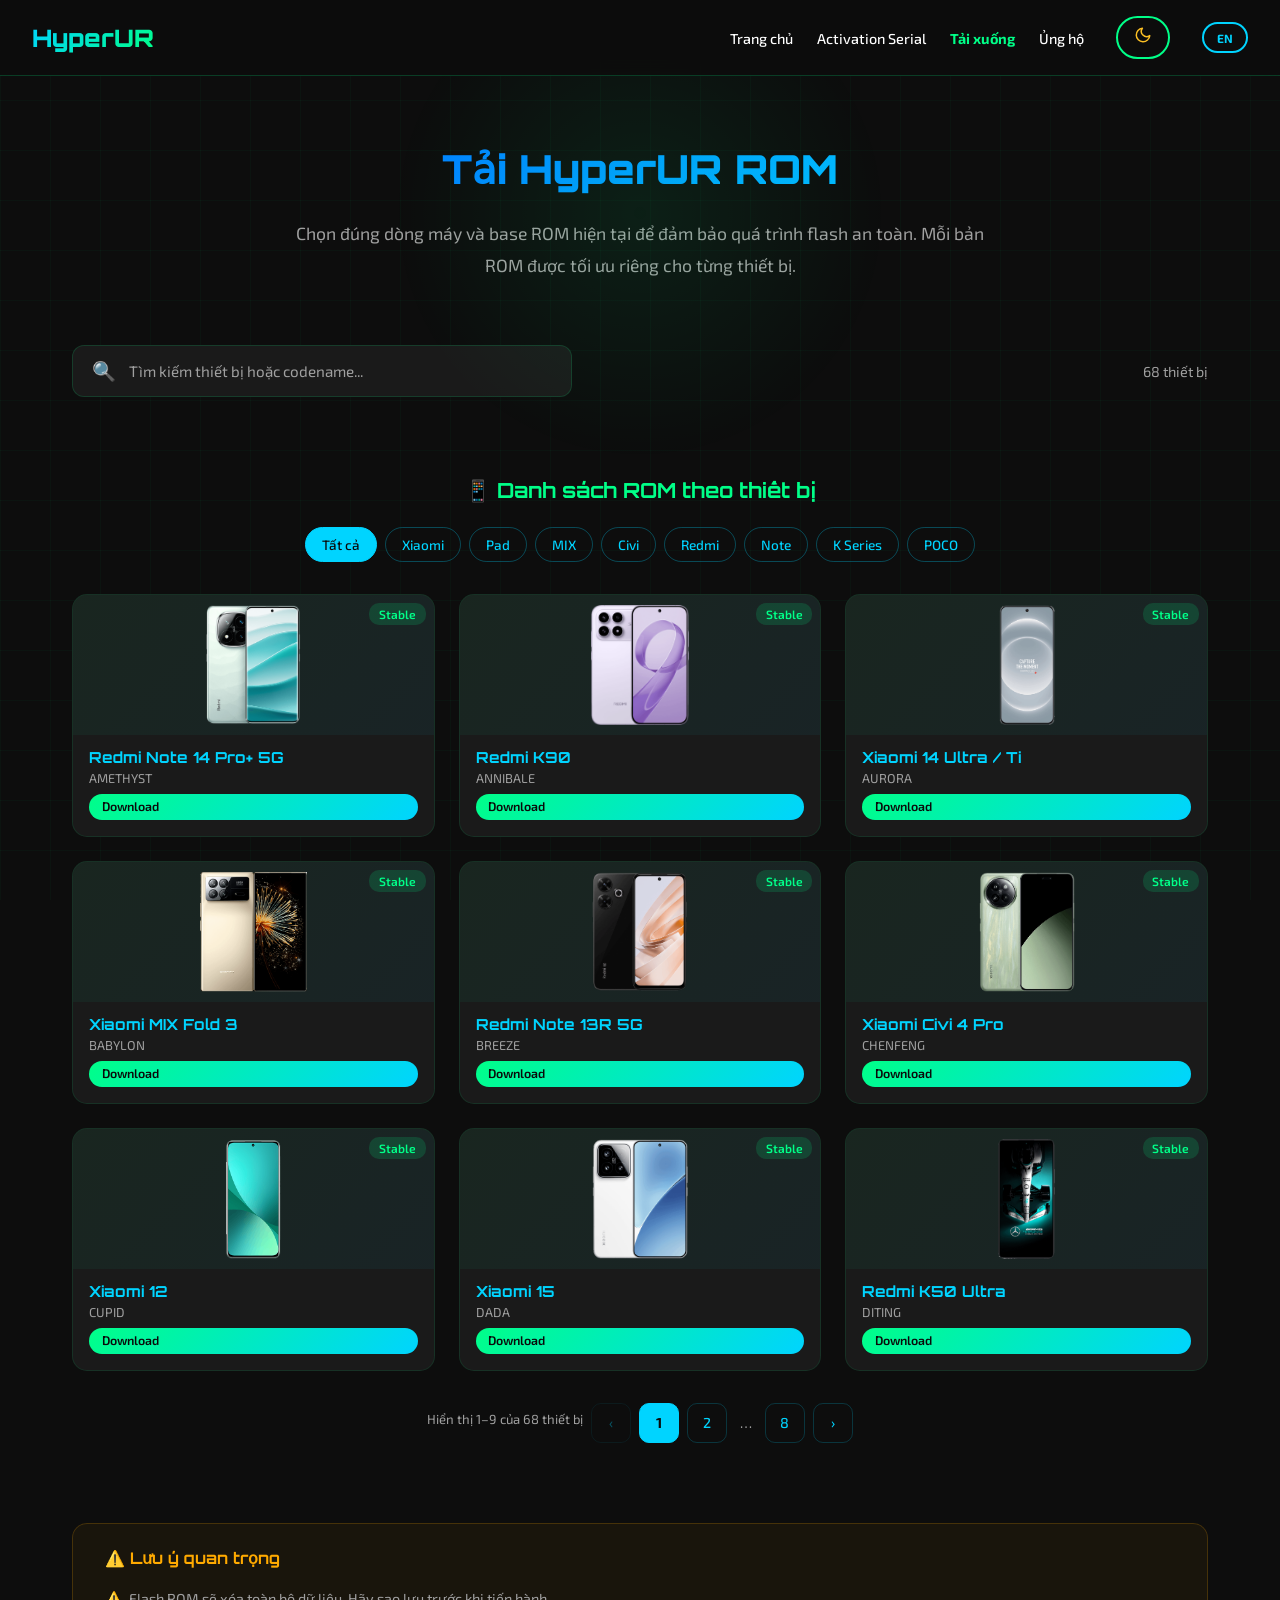
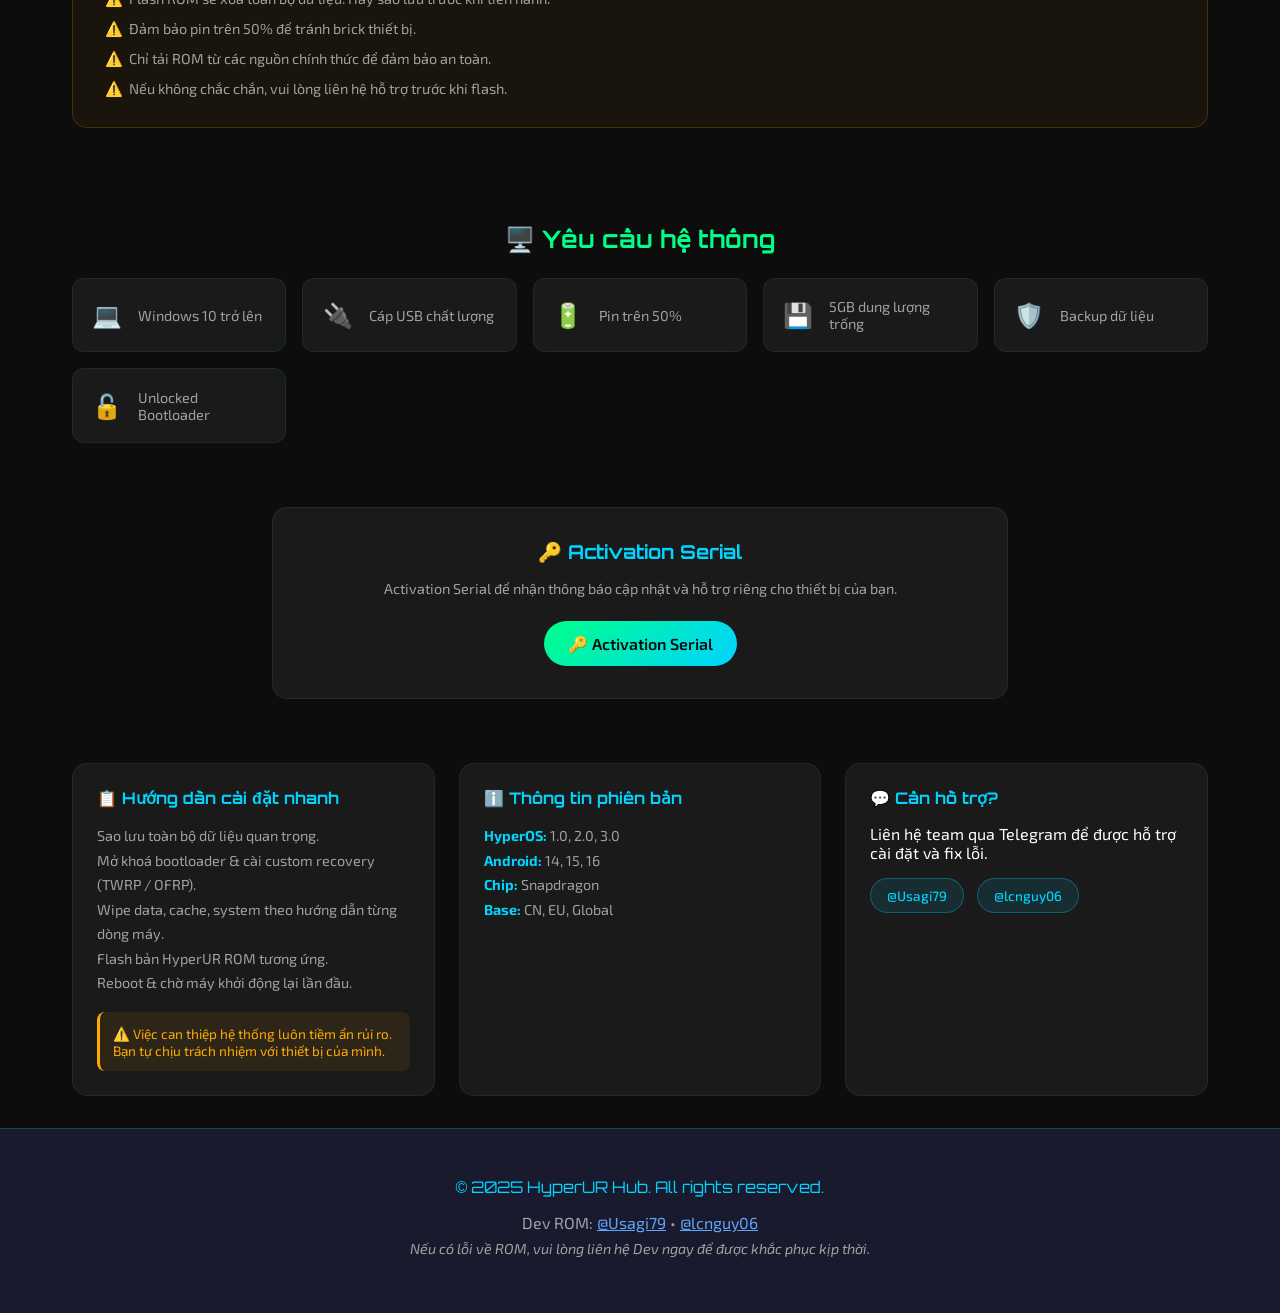
==== commit 9f7af4b2: "lcnguyn06" ====
--- a/download.html
+++ b/download.html
@@ -1274,6 +1274,7 @@
         { name: 'Redmi Pad Pro 5G', codeName: 'RUAN' },
 
         // POCO Series
+        { name: 'Redmi K90', codeName: 'ANNIBALE' },
         { name: 'POCO X5 5G', codeName: 'MOONSTONE' },
         { name: 'Redmi K90 Pro Max / POCO F8 Ultra', codeName: 'MYRON' },
         { name: 'Redmi K40S / POCO F4', codeName: 'MUNCH' },
@@ -1351,7 +1352,8 @@
         'ZORN':       [{ link:'https://drive.google.com/drive/folders/1pPdOcen7lgaB2G93St1CC8B7t_4ApYpw?usp=drive_link' }],
         'THYME':      [{ link:'https://drive.google.com/drive/folders/1EFGepaixFLH5TZb2qjFnUWhra81u-if_?usp=drive_link' }],
         'MUNCH':      [{ link:'https://drive.google.com/drive/folders/19JiZioUrVyqCsl3BWv1E0VOFelicYUKb?usp=drive_link' }],
-        'HAYDN':      [{ link:'https://drive.google.com/drive/folders/1iy6bfaWoPbHK9hyIDTgSs9E51n1ryd4x?usp=drive_link' }]
+        'HAYDN':      [{ link:'https://drive.google.com/drive/folders/1iy6bfaWoPbHK9hyIDTgSs9E51n1ryd4x?usp=drive_link' }],
+        'ANNIBALE':   [{ link:'https://drive.google.com/drive/folders/13hEgh3jhXqQtMkijLLDRrxmekSRRdoQE?usp=drive_link' }]
       };
 
       // ========================================
